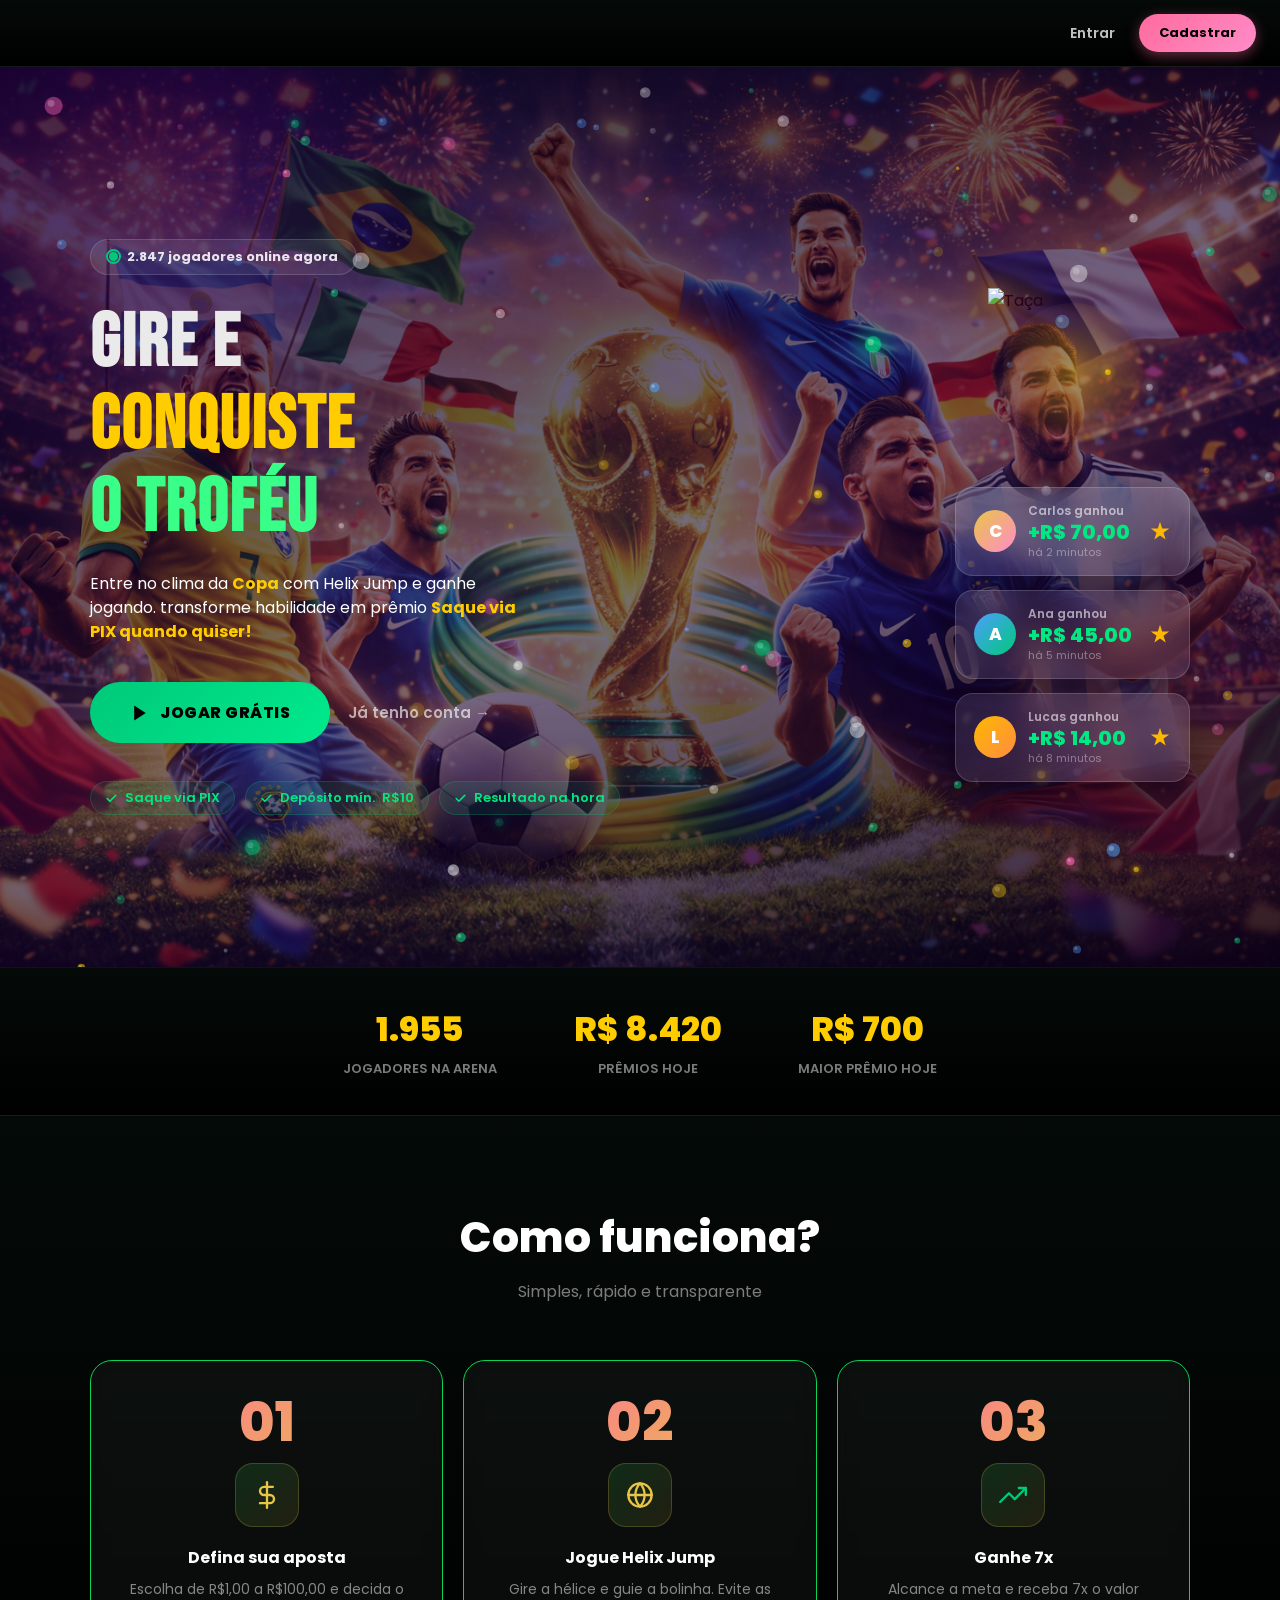
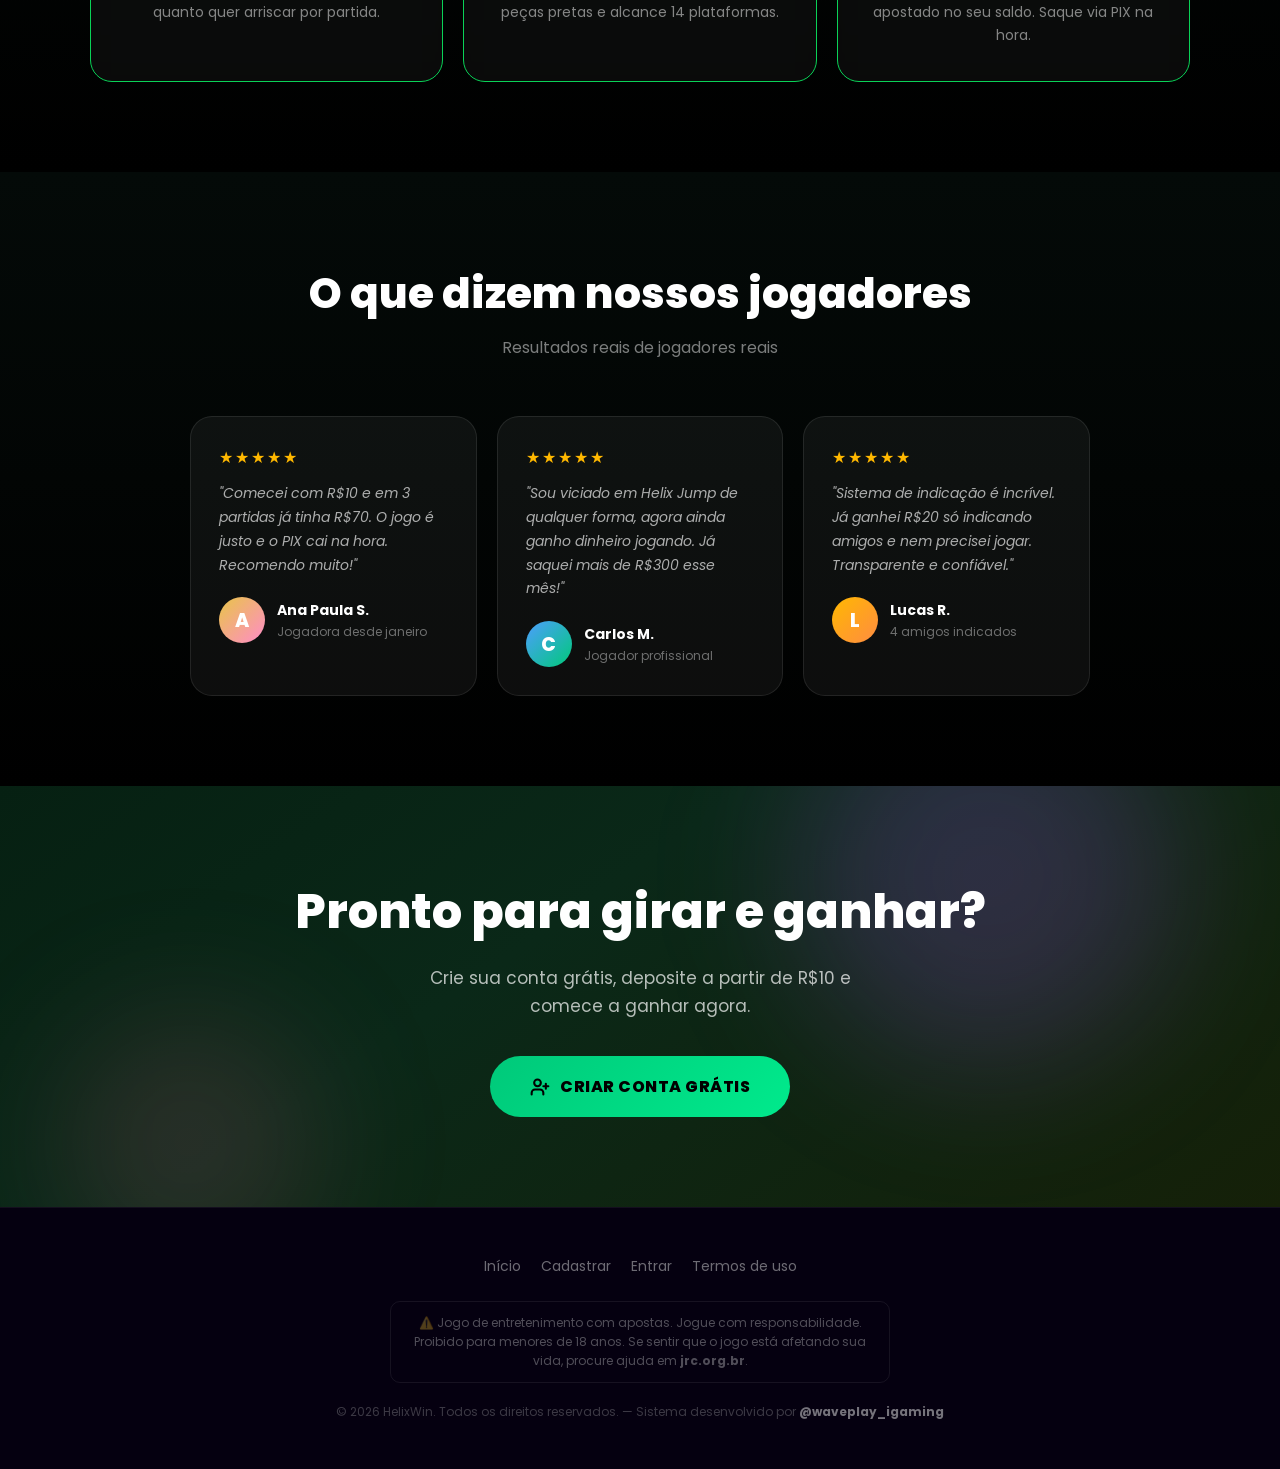
==== index.html @ f20a8184 "Add files via upload" ====
<!DOCTYPE html>
<html lang="pt-BR">
<head>
  <meta charset="UTF-8">
  <meta name="viewport" content="width=device-width, initial-scale=1.0, maximum-scale=1.0, user-scalable=no">
  <title>HelixWin — Gire e Ganhe</title>
  <meta name="description" content="Jogue Helix Jump e transforme suas habilidades em dinheiro real.">
  <meta name="theme-color" content="#FF6B9D">
  <link rel="preconnect" href="https://fonts.googleapis.com">
  <link rel="preconnect" href="https://fonts.gstatic.com" crossorigin>
  <link href="https://fonts.googleapis.com/css2?family=Poppins:wght@400;600;700;800&display=swap" rel="stylesheet">
  <link rel="stylesheet" href="css/style.css">
</head>
<body>

  <!-- Loading global -->
  <div id="global-loading" class="global-loading hidden">
    <div class="loading-spinner"></div>
  </div>

  <!-- Toast container -->
  <div id="toast-container" class="toast-container"></div>

  <div id="app">
    <section id="page-landing"  class="page"></section>
    <section id="page-login"    class="page"></section>
    <section id="page-cadastro" class="page"></section>
    <section id="page-painel"   class="page"></section>
    <section id="page-jogo"     class="page"></section>
  </div>

  <!-- QR Code local (sem depender de APIs externas) -->
  <script src="https://cdnjs.cloudflare.com/ajax/libs/qrcodejs/1.0.0/qrcode.min.js"></script>

  <!-- Utilitários antes de tudo -->
  <script src="js/utils.js"></script>
  <script src="js/api.js"></script>

  <!-- Páginas -->
  <script src="js/landing.js"></script>
  <script src="js/login.js"></script>
  <script src="js/cadastro.js"></script>
  <script src="js/painel.js"></script>
  <script src="js/jogo.js"></script>

  <!-- Router — carregado por último -->
  <script src="js/app.js"></script>

</body>
</html>
---- css/style.css ----
/* ─── Reset & Base ──────────────────────────────────────────────────────────── */
*, *::before, *::after { box-sizing: border-box; margin: 0; padding: 0; }
html {
  font-size: 16px; scroll-behavior: smooth;
  overflow-x: hidden; width: 100%;
}
body {
  font-family: 'Poppins', sans-serif;
  background:  linear-gradient(135deg, #FFE4EE 0%, #00c97a 100%);
  min-height: 100vh; width: 100%;
  overflow-x: hidden;
  color: #2d0014;
  -webkit-font-smoothing: antialiased;
}
a { color: inherit; text-decoration: none; }
img { max-width: 100%; display: block; }
button, input, select, textarea { font-family: inherit; }
ul { list-style: none; }

/* ─── CSS Variables ──────────────────────────────────────────────────────────── */
:root {
  --pink:        #FF6B9D;
  --pink-light:  #FF8CC8;
  --pink-dark:   #E0558A;
  --dark:        #4A0020;
  --dark-mid:    #7a0035;
  --green:       #00C97A;
  --green-dark:  #00A063;
  --red:         #FF4D6D;
  --blue:        #4D9EFF;
  --orange:      #FF8C42;
  --white:       #FFFFFF;
  --bg:           linear-gradient(135deg, #FFE4EE 0%, #00c97a 100%);
  --card-bg:     rgba(255,255,255,0.92);
  --shadow:      0 8px 32px rgba(74,0,32,0.10);
  --shadow-hover:0 16px 48px rgba(74,0,32,0.18);
  --radius:      16px;
  --radius-btn:  50px;
  --radius-sm:   8px;
  --transition:  0.25s ease;
}

/* ─── Pages / Router ────────────────────────────────────────────────────────── */
.page { display: none; min-height: 100vh; width: 100%; max-width: 100%; overflow-x: hidden; }
.page.active { display: block; }

/* ─── Animations ────────────────────────────────────────────────────────────── */
@keyframes fadeIn    { from { opacity:0 } to { opacity:1 } }
@keyframes slideUp   { from { opacity:0; transform:translateY(24px) } to { opacity:1; transform:translateY(0) } }
@keyframes pulse     { 0%,100%{transform:scale(1)} 50%{transform:scale(1.06)} }
@keyframes float     { 0%,100%{transform:translateY(0)} 50%{transform:translateY(-14px)} }
@keyframes spin      { from{transform:rotate(0deg)} to{transform:rotate(360deg)} }
@keyframes spin-slow { from{transform:rotate(0deg)} to{transform:rotate(360deg)} }
@keyframes shimmer   { 0%{background-position:-400px 0} 100%{background-position:400px 0} }
@keyframes popIn     { 0%{transform:scale(0.7);opacity:0} 80%{transform:scale(1.05)} 100%{transform:scale(1);opacity:1} }
@keyframes toastIn   { from{opacity:0;transform:translateX(60px)} to{opacity:1;transform:translateX(0)} }
@keyframes toastOut  { from{opacity:1;transform:translateX(0)} to{opacity:0;transform:translateX(60px)} }
@keyframes confetti  { 0%{transform:translateY(-10px) rotate(0deg);opacity:1} 100%{transform:translateY(100vh) rotate(720deg);opacity:0} }

.anim-fade    { animation: fadeIn  0.4s ease both; }
.anim-slide   { animation: slideUp 0.5s ease both; }
.anim-pulse   { animation: pulse 2s infinite; }
.anim-float   { animation: float 3s ease-in-out infinite; }

/* ─── Global Loading ────────────────────────────────────────────────────────── */
.global-loading {
  position: fixed; inset: 0; z-index: 9999;
  background: rgba(255,255,255,0.7);
  display: flex; align-items: center; justify-content: center;
  backdrop-filter: blur(4px);
}
.global-loading.hidden { display: none; }
.loading-spinner {
  width: 48px; height: 48px;
  border: 4px solid var(--pink-light);
  border-top-color: var(--pink);
  border-radius: 50%;
  animation: spin 0.8s linear infinite;
}

/* ─── Toast ─────────────────────────────────────────────────────────────────── */
.toast-container {
  position: fixed; top: 20px; right: 20px; z-index: 8888;
  display: flex; flex-direction: column; gap: 10px;
}
.toast {
  padding: 14px 20px; border-radius: var(--radius-sm);
  color: #fff; font-size: 14px; font-weight: 600;
  box-shadow: 0 4px 16px rgba(0,0,0,0.15);
  animation: toastIn 0.3s ease both;
  max-width: 320px; display: flex; align-items: center; gap: 10px;
}
.toast.out   { animation: toastOut 0.3s ease both; }
.toast.success { background: var(--green); }
.toast.error   { background: var(--red); }
.toast.info    { background: var(--blue); }
.toast.warning { background: var(--orange); }

/* ─── Buttons ───────────────────────────────────────────────────────────────── */
.btn {
  display: inline-flex; align-items: center; justify-content: center; gap: 8px;
  padding: 14px 28px; border-radius: var(--radius-btn);
  border: none; cursor: pointer; font-weight: 700; font-size: 15px;
  transition: var(--transition); user-select: none; white-space: nowrap;
  position: relative; overflow: hidden;
}
.btn:active { transform: scale(0.97); }
.btn:disabled { opacity: 0.55; cursor: not-allowed; transform: none; }

.btn-primary {
  background: linear-gradient(135deg, var(--pink) 0%, var(--pink-light) 100%);
  color: #fff; box-shadow: 0 4px 16px rgba(255,107,157,0.4);
}
.btn-primary:hover:not(:disabled) {
  background: linear-gradient(135deg, var(--pink-dark) 0%, var(--pink) 100%);
  box-shadow: 0 8px 24px rgba(255,107,157,0.5);
  transform: translateY(-1px);
}
.btn-green {
  background: linear-gradient(135deg, var(--green) 0%, #00e68a 100%);
  color: #fff; box-shadow: 0 4px 16px rgba(0,201,122,0.4);
}
.btn-green:hover:not(:disabled) {
  background: linear-gradient(135deg, var(--green-dark) 0%, var(--green) 100%);
  box-shadow: 0 8px 24px rgba(0,201,122,0.5);
  transform: translateY(-1px);
}
.btn-outline {
  background: transparent; border: 2px solid var(--pink);
  color: var(--pink);
}
.btn-outline:hover:not(:disabled) { background: var(--pink); color: #fff; }
.btn-dark {
  background: var(--dark); color: #fff;
}
.btn-sm  { padding: 8px 18px; font-size: 13px; }
.btn-lg  { padding: 18px 40px; font-size: 17px; }
.btn-full { width: 100%; }

/* ─── Cards ─────────────────────────────────────────────────────────────────── */
.card {
  background: var(--card-bg); border-radius: var(--radius);
  padding: 28px; box-shadow: var(--shadow);
  transition: box-shadow var(--transition), transform var(--transition);
}
.card:hover { box-shadow: var(--shadow-hover); }
.card-sm { padding: 18px; }
.card-title { font-size: 18px; font-weight: 700; color: var(--dark); margin-bottom: 6px; }
.card-sub   { font-size: 14px; color: #8a3050; }

/* ─── Forms ─────────────────────────────────────────────────────────────────── */
.form-group { display: flex; flex-direction: column; gap: 6px; margin-bottom: 18px; }
.form-label { font-size: 13px; font-weight: 600; color: var(--dark-mid); }
.form-input {
  padding: 13px 16px; border-radius: var(--radius-sm);
  border: 2px solid #ffd6e7; background: #fff;
  font-size: 15px; color: var(--dark); transition: border-color var(--transition);
  outline: none; width: 100%;
}
.form-input:focus  { border-color: var(--pink); }
.form-input.error  { border-color: var(--red); }
.form-input.valid  { border-color: var(--green); }
.form-error { font-size: 12px; color: var(--red); font-weight: 600; }
.input-wrap { position: relative; }
.input-wrap .form-input { padding-right: 44px; }
.input-icon {
  position: absolute; right: 14px; top: 50%;
  transform: translateY(-50%); cursor: pointer; font-size: 18px; color: #c0748f;
}

/* ─── Navbar ────────────────────────────────────────────────────────────────── */
.navbar {
  position: sticky; top: 0; z-index: 100;
  background: rgba(255,255,255,0.95); backdrop-filter: blur(12px);
  border-bottom: 1px solid rgba(255,107,157,0.15);
  padding: 12px 24px; display: flex; align-items: center; justify-content: space-between;
  gap: 16px;
}
.navbar-brand {
  font-size: 22px; font-weight: 800; color: var(--pink);
  display: flex; align-items: center; gap: 8px;
}
.navbar-menu { display: flex; align-items: center; gap: 8px; flex-wrap: wrap; }
.navbar-link {
  padding: 8px 14px; border-radius: 50px; font-size: 14px; font-weight: 600;
  color: var(--dark-mid); transition: var(--transition); cursor: pointer; border: none; background: none;
}
.navbar-link:hover { background: #ffedf4; color: var(--pink); }
.balance-badge {
  background: linear-gradient(135deg, var(--green) 0%, #00e68a 100%);
  color: #fff; padding: 8px 16px; border-radius: 50px;
  font-weight: 700; font-size: 15px; min-width: 110px; text-align: center;
}
.avatar-circle {
  width: 38px; height: 38px; border-radius: 50%;
  background: linear-gradient(135deg, var(--pink) 0%, var(--dark) 100%);
  color: #fff; font-weight: 800; font-size: 16px;
  display: flex; align-items: center; justify-content: center;
  flex-shrink: 0; cursor: default;
}

/* ─── Stats pills ───────────────────────────────────────────────────────────── */
.stats-grid { display: grid; grid-template-columns: repeat(auto-fit, minmax(140px, 1fr)); gap: 14px; }
.stat-card {
  background: var(--card-bg); border-radius: var(--radius); padding: 20px 16px;
  text-align: center; box-shadow: var(--shadow);
}
.stat-card .stat-icon { font-size: 28px; margin-bottom: 6px; }
.stat-card .stat-value { font-size: 20px; font-weight: 800; color: var(--dark); line-height: 1.1; }
.stat-card .stat-label { font-size: 12px; color: #8a3050; font-weight: 600; margin-top: 2px; }

/* ─── Pills ─────────────────────────────────────────────────────────────────── */
.pill {
  display: inline-flex; align-items: center; gap: 6px;
  padding: 6px 14px; border-radius: 50px;
  font-size: 13px; font-weight: 600; background: #ffedf4; color: var(--pink-dark);
}
.pill-green  { background: #e6fff4; color: var(--green-dark); }
.pill-blue   { background: #e8f3ff; color: #1a6fd4; }
.pill-orange { background: #fff3e8; color: #c85c00; }

/* ─── Quick amount buttons ──────────────────────────────────────────────────── */
.quick-amounts { display: flex; flex-wrap: wrap; gap: 8px; margin: 10px 0; }
.quick-btn {
  padding: 8px 16px; border-radius: 50px; border: 2px solid var(--pink);
  background: transparent; color: var(--pink); font-weight: 700; font-size: 14px;
  cursor: pointer; transition: var(--transition);
}
.quick-btn:hover, .quick-btn.active { background: var(--pink); color: #fff; }

/* ─── Progress bar ───────────────────────────────────────────────────────────── */
.progress-bar { background: #ffd6e7; border-radius: 50px; height: 12px; overflow: hidden; }
.progress-fill {
  height: 100%; border-radius: 50px;
  background: linear-gradient(90deg, var(--green) 0%, #00e68a 100%);
  transition: width 0.4s ease;
}

/* ─── Transaction list ──────────────────────────────────────────────────────── */
.tx-list { display: flex; flex-direction: column; gap: 10px; }
.tx-item {
  display: flex; align-items: center; gap: 14px;
  padding: 14px 16px; background: #fff; border-radius: var(--radius-sm);
  box-shadow: 0 2px 8px rgba(74,0,32,0.06);
}
.tx-icon {
  width: 40px; height: 40px; border-radius: 50%;
  display: flex; align-items: center; justify-content: center; font-size: 18px; flex-shrink: 0;
}
.tx-icon.ganho    { background: #e6fff4; }
.tx-icon.perda    { background: #ffe8ed; }
.tx-icon.deposito { background: #e8f3ff; }
.tx-icon.saque    { background: #fff3e8; }
.tx-icon.bonus    { background: #f3e8ff; }
.tx-info { flex: 1; }
.tx-desc { font-size: 14px; font-weight: 600; color: var(--dark); }
.tx-date { font-size: 12px; color: #8a3050; }
.tx-valor { font-size: 16px; font-weight: 700; }
.tx-valor.pos { color: var(--green-dark); }
.tx-valor.neg { color: var(--red); }

/* ─── Modal ─────────────────────────────────────────────────────────────────── */
.modal-overlay {
  position: fixed; inset: 0; z-index: 500;
  background: rgba(74,0,32,0.45); backdrop-filter: blur(4px);
  display: flex; align-items: center; justify-content: center; padding: 16px;
}
.modal-overlay.hidden { display: none; }
.modal-box {
  background: #fff; border-radius: var(--radius); padding: 32px;
  width: 100%; max-width: 460px; max-height: 90vh; overflow-y: auto;
  animation: popIn 0.3s ease both;
  position: relative;
}
.modal-title {
  font-size: 20px; font-weight: 800; color: var(--dark);
  margin-bottom: 20px; display: flex; align-items: center; gap: 10px;
}
.modal-close {
  position: absolute; top: 16px; right: 16px;
  background: #ffedf4; border: none; border-radius: 50%;
  width: 32px; height: 32px; cursor: pointer; font-size: 16px;
  display: flex; align-items: center; justify-content: center;
  color: var(--pink); transition: var(--transition);
}
.modal-close:hover { background: var(--pink); color: #fff; }

/* ─── QR Code area ───────────────────────────────────────────────────────────── */
.qr-area { text-align: center; }
.qr-area img { margin: 0 auto 12px; border-radius: 12px; border: 3px solid var(--pink-light); }
.qr-copy-box {
  background: #ffedf4; border-radius: var(--radius-sm);
  padding: 12px 16px; font-size: 13px; word-break: break-all;
  font-family: monospace; color: var(--dark); cursor: pointer;
  border: 1px dashed var(--pink); margin-bottom: 10px;
}
.qr-timer { font-size: 13px; color: var(--red); font-weight: 700; text-align: center; }

/* ─── Landing Hero ───────────────────────────────────────────────────────────── */
.landing-hero {
  min-height: 100vh; display: flex; align-items: center;
  background: linear-gradient(135deg, #FFE4EE 0%, #FFB3CB 60%, #ff8cc8 100%);
  padding: 0 20px; position: relative; overflow: hidden;
}
.hero-content { max-width: 560px; position: relative; z-index: 2; }
.hero-tag {
  display: inline-flex; align-items: center; gap: 6px;
  background: rgba(255,255,255,0.7); padding: 6px 16px; border-radius: 50px;
  font-size: 13px; font-weight: 700; color: var(--pink); margin-bottom: 20px;
  box-shadow: 0 2px 8px rgba(255,107,157,0.2);
}
.hero-title {
  font-size: clamp(40px, 8vw, 72px); font-weight: 800; line-height: 1.05;
  color: var(--dark); margin-bottom: 18px; letter-spacing: -1px;
}
.hero-title span { color: var(--pink); }
.hero-sub {
  font-size: 17px; color: var(--dark-mid); margin-bottom: 32px;
  line-height: 1.6; max-width: 420px;
}
.hero-actions { display: flex; gap: 14px; flex-wrap: wrap; margin-bottom: 32px; }

/* Decorative helix */
.helix-deco {
  position: absolute; right: 6%; top: 50%; transform: translateY(-50%);
  font-size: clamp(120px, 18vw, 200px); opacity: 0.25;
  animation: spin-slow 8s linear infinite;
  pointer-events: none; user-select: none;
}
.bg-blobs { position: absolute; inset: 0; overflow: hidden; pointer-events: none; }
.blob {
  position: absolute; border-radius: 50%;
  background: rgba(255,255,255,0.4);
  animation: float 4s ease-in-out infinite;
}

/* Notification bubbles */
.notif-bubble {
  position: absolute; right: 24px;
  background: #fff; border-radius: 50px;
  padding: 10px 16px; box-shadow: 0 4px 16px rgba(74,0,32,0.12);
  font-size: 13px; font-weight: 700; color: var(--green-dark);
  animation: float 3.5s ease-in-out infinite;
  display: flex; align-items: center; gap: 8px; z-index: 2;
}
.notif-bubble:nth-child(1) { top: 18%; animation-delay: 0s; }
.notif-bubble:nth-child(2) { top: 35%; animation-delay: 1s; }
.notif-bubble:nth-child(3) { top: 52%; animation-delay: 2s; }

/* ─── How it works ───────────────────────────────────────────────────────────── */
.how-section { padding: 80px 20px; text-align: center; }
.section-title { font-size: 32px; font-weight: 800; color: var(--dark); margin-bottom: 8px; }
.section-sub   { font-size: 16px; color: var(--dark-mid); margin-bottom: 48px; }
.how-grid { display: grid; grid-template-columns: repeat(auto-fit, minmax(220px, 1fr)); gap: 24px; max-width: 800px; margin: 0 auto; }
.how-card {
  background: var(--card-bg); border-radius: var(--radius); padding: 36px 24px;
  text-align: center; box-shadow: var(--shadow); transition: var(--transition);
}
.how-card:hover { transform: translateY(-6px); box-shadow: var(--shadow-hover); }
.how-icon { font-size: 48px; margin-bottom: 14px; }
.how-title { font-size: 16px; font-weight: 700; color: var(--dark); margin-bottom: 8px; }
.how-desc  { font-size: 14px; color: #7a3050; line-height: 1.5; }

/* ─── Stats bar ──────────────────────────────────────────────────────────────── */
.stats-bar {
  background: linear-gradient(135deg, var(--dark) 0%, var(--dark-mid) 100%);
  padding: 28px 20px; display: flex; justify-content: center;
  gap: clamp(24px, 6vw, 80px); flex-wrap: wrap;
}
.sbar-item { text-align: center; }
.sbar-value { font-size: 28px; font-weight: 800; color: var(--pink-light); }
.sbar-label { font-size: 13px; color: rgba(255,255,255,0.7); font-weight: 600; }

/* ─── Testimonials ───────────────────────────────────────────────────────────── */
.test-section { padding: 80px 20px; background: rgba(255,255,255,0.5); }
.test-grid { display: grid; grid-template-columns: repeat(auto-fit, minmax(260px, 1fr)); gap: 24px; max-width: 900px; margin: 0 auto; }
.test-card {
  background: var(--card-bg); border-radius: var(--radius); padding: 28px;
  box-shadow: var(--shadow);
}
.test-avatar {
  width: 52px; height: 52px; border-radius: 50%;
  display: flex; align-items: center; justify-content: center;
  font-size: 22px; font-weight: 800; color: #fff; margin-bottom: 14px;
}
.test-stars { color: #FFB800; font-size: 16px; margin-bottom: 10px; }
.test-text { font-size: 14px; color: #5a2035; line-height: 1.6; margin-bottom: 14px; }
.test-name  { font-size: 14px; font-weight: 700; color: var(--dark); }
.test-sub   { font-size: 12px; color: #8a3050; }

/* ─── Footer ─────────────────────────────────────────────────────────────────── */
.footer {
  background: var(--dark); color: rgba(255,255,255,0.8);
  padding: 40px 20px; text-align: center;
}
.footer-brand { font-size: 24px; font-weight: 800; color: var(--pink-light); margin-bottom: 12px; }
.footer-links { display: flex; justify-content: center; gap: 20px; flex-wrap: wrap; margin-bottom: 20px; }
.footer-links a { font-size: 14px; transition: color var(--transition); }
.footer-links a:hover { color: var(--pink-light); }
.footer-warning {
  max-width: 500px; margin: 0 auto; font-size: 12px; line-height: 1.5;
  opacity: 0.6; padding: 12px; border: 1px solid rgba(255,255,255,0.15); border-radius: 8px;
}

/* ─── Auth pages ─────────────────────────────────────────────────────────────── */
.auth-page {
  min-height: 100vh; display: flex; align-items: center; justify-content: center;
  padding: 20px; background:  linear-gradient(135deg, #FFE4EE 0%, #00c97a 100%);
}
.auth-card {
  background: #fff; border-radius: var(--radius); padding: 40px 36px;
  width: 100%; max-width: 420px; box-shadow: 0 16px 48px rgba(74,0,32,0.14);
  animation: popIn 0.35s ease both;
}
.auth-logo {
  text-align: center; margin-bottom: 28px;
  font-size: 28px; font-weight: 800; color: var(--pink);
}
.auth-title  { font-size: 22px; font-weight: 800; color: var(--dark); margin-bottom: 6px; text-align: center; }
.auth-sub    { font-size: 14px; color: #8a3050; text-align: center; margin-bottom: 28px; }
.auth-footer { text-align: center; margin-top: 20px; font-size: 14px; color: #8a3050; }
.auth-footer a { color: var(--pink); font-weight: 700; cursor: pointer; }

/* ─── Painel ────────────────────────────────────────────────────────────────── */
.painel-content { max-width: 1000px; margin: 0 auto; padding: 24px 16px; }
.painel-grid { display: grid; grid-template-columns: 1fr 1fr; gap: 20px; }
@media(max-width: 700px) { .painel-grid { grid-template-columns: 1fr; } }

.game-card { background: linear-gradient(135deg, var(--dark) 0%, var(--dark-mid) 100%); border-radius: var(--radius); padding: 28px; }
.game-card-title { font-size: 20px; font-weight: 800; color: #fff; margin-bottom: 6px; }
.game-card-sub   { font-size: 14px; color: rgba(255,255,255,0.7); margin-bottom: 20px; }
.pills-row { display: flex; gap: 8px; flex-wrap: wrap; margin-bottom: 20px; }
.pills-row .pill { background: rgba(255,255,255,0.12); color: #fff; font-size: 12px; }
.input-money-wrap { position: relative; margin-bottom: 14px; }
.input-money-prefix {
  position: absolute; left: 16px; top: 50%; transform: translateY(-50%);
  font-weight: 700; font-size: 15px; color: var(--dark-mid); pointer-events: none;
}
.input-money { padding-left: 44px !important; }
.meta-preview {
  background: rgba(255,255,255,0.1); border-radius: 10px;
  padding: 12px 16px; margin-bottom: 16px;
  display: flex; justify-content: space-between; align-items: center;
}
.meta-preview-label { color: rgba(255,255,255,0.7); font-size: 14px; }
.meta-preview-value { color: #fff; font-weight: 800; font-size: 18px; }
.users-playing {
  text-align: center; font-size: 13px; color: rgba(255,255,255,0.5); margin-top: 12px;
}

/* ─── Jogo page ──────────────────────────────────────────────────────────────── */
.jogo-page { min-height: 100vh; position: relative; background: #0a0010; }
.jogo-hud {
  position: fixed; top: 0; left: 0; right: 0; z-index: 50;
  background: rgba(10,0,16,0.85); backdrop-filter: blur(8px);
  padding: 10px 20px; display: flex; align-items: center; gap: 16px; flex-wrap: wrap;
}
.hud-item { display: flex; flex-direction: column; align-items: center; }
.hud-label { font-size: 11px; color: rgba(255,255,255,0.5); font-weight: 600; text-transform: uppercase; }
.hud-value { font-size: 18px; font-weight: 800; color: #fff; }
.hud-value.green { color: var(--green); }
.hud-value.pink  { color: var(--pink-light); }
.hud-progress { flex: 1; min-width: 140px; }
.jogo-iframe-wrap {
  position: fixed; top: 60px; left: 0; right: 0; bottom: 0;
}
.jogo-iframe-wrap iframe { width: 100%; height: 100%; border: none; }

.resultado-overlay {
  position: fixed; inset: 0; z-index: 200;
  background: rgba(0,0,0,0.75); display: flex; align-items: center; justify-content: center;
  padding: 20px;
}
.resultado-overlay.hidden { display: none; }
.resultado-box {
  background: #fff; border-radius: var(--radius); padding: 40px 32px;
  text-align: center; max-width: 380px; width: 100%;
  animation: popIn 0.4s ease both;
}
.resultado-icon { font-size: 64px; margin-bottom: 10px; }
.resultado-title { font-size: 26px; font-weight: 800; margin-bottom: 8px; }
.resultado-valor { font-size: 36px; font-weight: 800; margin-bottom: 20px; }
.resultado-valor.ganhou { color: var(--green); }
.resultado-valor.perdeu { color: var(--red); }

/* ─── Utilities ──────────────────────────────────────────────────────────────── */
.flex     { display: flex; }
.flex-col { display: flex; flex-direction: column; }
.items-center { align-items: center; }
.justify-between { justify-content: space-between; }
.justify-center  { justify-content: center; }
.gap-sm  { gap: 8px; }
.gap-md  { gap: 16px; }
.gap-lg  { gap: 24px; }
.mt-sm { margin-top: 8px; }
.mt-md { margin-top: 16px; }
.mt-lg { margin-top: 24px; }
.mb-md { margin-bottom: 16px; }
.text-center { text-align: center; }
.text-sm { font-size: 13px; }
.text-muted { color: #8a3050; }
.font-bold { font-weight: 700; }
.hidden { display: none !important; }
.w-full { width: 100%; }

/* ─── Container ──────────────────────────────────────────────────────────────── */
.container { max-width: 1100px; margin: 0 auto; padding: 0 20px; }

/* ─── Divider ────────────────────────────────────────────────────────────────── */
.divider { height: 1px; background: #ffd6e7; margin: 20px 0; }

/* ─── Badge ──────────────────────────────────────────────────────────────────── */
.badge {
  display: inline-flex; align-items: center; gap: 4px;
  padding: 3px 10px; border-radius: 50px; font-size: 12px; font-weight: 700;
}
.badge-green  { background: #e6fff4; color: var(--green-dark); }
.badge-red    { background: #ffe8ed; color: var(--red); }
.badge-blue   { background: #e8f3ff; color: #1a6fd4; }
.badge-orange { background: #fff3e8; color: #c85c00; }
.badge-purple { background: #f3e8ff; color: #7b1fa2; }

/* ─── Scrollbar ──────────────────────────────────────────────────────────────── */
::-webkit-scrollbar { width: 6px; }
::-webkit-scrollbar-track { background: #ffe4ee; }
::-webkit-scrollbar-thumb { background: var(--pink-light); border-radius: 50px; }

/* ═══════════════════════════════════════════════════════════════════════════════
   LANDING PAGE REDESIGN — Tema escuro com game-bg
   ═══════════════════════════════════════════════════════════════════════════════ */

#page-landing { background: #0d0020; }

/* ── Navbar ── */
.lnd-nav {
  position: sticky; top: 0; z-index: 100;
  background: linear-gradient(180deg, #040a08 0%, #000000 100%);
  backdrop-filter: blur(22px); -webkit-backdrop-filter: blur(22px);
  border-bottom: 1px solid rgba(255,255,255,0.07);
  padding: 14px 24px;
  display: flex; align-items: center; justify-content: space-between; gap: 16px;
}
.lnd-nav-brand {
  display: flex; align-items: center; gap: 10px;
  font-size: 21px; font-weight: 800; color: var(--pink); letter-spacing: -0.5px; cursor: pointer;
}
.lnd-nav-menu { display: flex; align-items: center; gap: 8px; }
.lnd-nav-link {
  padding: 8px 16px; border-radius: 50px; font-size: 14px; font-weight: 600;
  color: rgba(255,255,255,0.75); background: transparent; border: none; cursor: pointer;
  transition: background 0.2s, color 0.2s;
}
.lnd-nav-link:hover { background: rgba(255,255,255,0.08); color: #fff; }
.lnd-cta-sm {
  padding: 9px 20px; border-radius: 50px; font-size: 13px; font-weight: 700;
  background: linear-gradient(135deg, var(--pink) 0%, var(--pink-light) 100%);
  color: #000000; border: none; cursor: pointer;
  box-shadow: 0 4px 14px rgba(255,107,157,0.4); transition: transform 0.2s, box-shadow 0.2s;
}
.lnd-cta-sm:hover { transform: translateY(-1px); box-shadow: 0 6px 20px rgba(255,107,157,0.55); }

/* ── Hero ── */
@keyframes lnd-orb-drift {
  0%, 100% { transform: translateY(0) scale(1); }
  50% { transform: translateY(-26px) scale(1.05); }
}
.lnd-hero {
  min-height: 100vh; display: flex; align-items: center;
  position: relative; overflow: hidden; padding: 80px 24px 60px;
  background:
    linear-gradient(160deg, rgba(8,0,24,0.80) 0%, rgba(30,0,60,0.58) 55%, rgba(8,0,24,0.88) 100%),
    url('../images/game-bg.png') center/cover no-repeat;
}
.lnd-orbs { position: absolute; inset: 0; overflow: hidden; pointer-events: none; z-index: 0; }
.lnd-orb {
  position: absolute; border-radius: 50%; filter: blur(70px);
  animation: lnd-orb-drift 8s ease-in-out infinite;
}
.lnd-hero-inner {
  position: relative; z-index: 2;
  max-width: 1100px; margin: 0 auto; width: 100%;
  display: flex; align-items: center; justify-content: space-between; gap: 48px;
}
.lnd-hero-left { max-width: 560px; }

/* Live badge */
@keyframes lnd-ping { 0% { transform:scale(1); opacity:1; } 100% { transform:scale(2.4); opacity:0; } }
.lnd-live-badge {
  display: inline-flex; align-items: center; gap: 9px;
  background: rgba(255,255,255,0.08); border: 1px solid rgba(255,255,255,0.14);
  backdrop-filter: blur(10px); border-radius: 50px;
  padding: 7px 18px; margin-bottom: 28px;
  font-size: 13px; font-weight: 700; color: rgba(255,255,255,0.88);
}
.lnd-live-dot {
  width: 9px; height: 9px; border-radius: 50%;
  background: var(--green); flex-shrink: 0; position: relative;
}
.lnd-live-dot::after {
  content: ''; position: absolute; inset: -3px; border-radius: 50%;
  border: 2px solid var(--green); animation: lnd-ping 1.6s ease-out infinite;
}

/* Title */
.lnd-title {
  font-size: clamp(44px, 9vw, 84px); font-weight: 800; line-height: 1.0;
  color: #fff; margin-bottom: 22px; letter-spacing: -2px;
}
.lnd-title em { color: var(--pink); font-style: normal; display: block; }

/* Subtitle */
.lnd-sub {
  font-size: 17px; color: rgba(255,255,255,0.65);
  line-height: 1.7; margin-bottom: 38px; max-width: 440px;
}
.lnd-sub strong { color: var(--pink); font-weight: 800; }

/* Actions */
.lnd-actions { display: flex; align-items: center; gap: 18px; flex-wrap: wrap; margin-bottom: 38px; }
@keyframes lnd-glow {
  0%, 100% { box-shadow: 0 4px 20px rgba(0,201,122,0.45); }
  50% { box-shadow: 0 8px 44px rgba(0,201,122,0.75), 0 0 80px rgba(0,201,122,0.22); }
}
.lnd-cta-btn {
  display: inline-flex; align-items: center; gap: 10px;
  background: linear-gradient(135deg, #00C97A 0%, #00ea8c 100%);
  color: #000000; font-weight: 800; font-size: 16px;
  padding: 18px 40px; border-radius: 50px; border: none; cursor: pointer;
  animation: lnd-glow 2.5s ease-in-out infinite;
  transition: transform 0.2s; text-transform: uppercase; letter-spacing: 0.5px;
}
.lnd-cta-btn:hover { transform: translateY(-2px) scale(1.02); }
.lnd-cta-btn:active { transform: scale(0.97); }
.lnd-ghost-btn {
  background: transparent; border: none; cursor: pointer;
  color: rgba(255,255,255,0.62); font-size: 15px; font-weight: 600;
  transition: color 0.2s; padding: 0;
}
.lnd-ghost-btn:hover { color: #fff; }

/* Trust badges */
.lnd-trust { display: flex; flex-wrap: wrap; gap: 10px; }
.lnd-trust-item {
  display: inline-flex; align-items: center; gap: 7px;
  background: rgba(0,201,122,0.10); border: 1px solid rgba(0,201,122,0.22);
  border-radius: 50px; padding: 6px 14px;
  font-size: 13px; font-weight: 600; color: #00e882;
}

/* Win notification cards */
.lnd-wins-col { display: flex; flex-direction: column; gap: 14px; }
@keyframes lnd-float-card {
  0%, 100% { transform: translateY(0); }
  50% { transform: translateY(-10px); }
}
.lnd-win-card {
  background: rgba(255,255,255,0.09); border: 1px solid rgba(255,255,255,0.16);
  backdrop-filter: blur(16px); -webkit-backdrop-filter: blur(16px);
  border-radius: 18px; padding: 14px 18px;
  display: flex; align-items: center; gap: 12px; min-width: 235px;
  box-shadow: 0 8px 32px rgba(0,0,0,0.40);
  animation: lnd-float-card 4s ease-in-out infinite;
}
.lnd-win-avatar {
  width: 42px; height: 42px; border-radius: 50%;
  display: flex; align-items: center; justify-content: center;
  font-size: 17px; font-weight: 800; color: #fff; flex-shrink: 0;
}
.lnd-win-info { flex: 1; min-width: 0; }
.lnd-win-name   { font-size: 12px; color: rgba(255,255,255,0.58); font-weight: 600; }
.lnd-win-amount { font-size: 20px; font-weight: 800; color: #00e882; line-height: 1.2; }
.lnd-win-label  { font-size: 11px; color: rgba(255,255,255,0.38); }

/* ── Stats bar ── */
.lnd-stats {
  background: linear-gradient(180deg, #040a08 0%, #000000 100%);
  border-top: 1px solid rgba(255,255,255,0.07); border-bottom: 1px solid rgba(255,255,255,0.07);
  padding: 36px 24px;
  display: flex; justify-content: center; gap: clamp(24px,6vw,80px); flex-wrap: wrap;
}
.lnd-stat { text-align: center; }
.lnd-stat-val { font-size: 34px; font-weight: 800; color: #ffcc00; margin-bottom: 4px; }
.lnd-stat-lbl { font-size: 13px; color: rgba(255,255,255,0.48); font-weight: 600; }

/* ── How it works ── */
.lnd-how { background: linear-gradient(180deg, #040a08 0%, #000000 100%); padding: 90px 24px; }
.lnd-container { max-width: 1100px; margin: 0 auto; }
.lnd-section-head { text-align: center; margin-bottom: 56px; }
.lnd-section-head h2 {
  font-size: clamp(26px, 5vw, 42px); font-weight: 800; color: #fff; margin-bottom: 10px;
}
.lnd-section-head p { font-size: 16px; color: rgba(255,255,255,0.48); }
.lnd-how-grid { display: grid; grid-template-columns: repeat(auto-fit, minmax(220px, 1fr)); gap: 20px; }
.lnd-how-card {
  background: rgba(255,255,255,0.04); border: 1px solid #0ad257;
  backdrop-filter: blur(8px); border-radius: 22px; padding: 34px 24px; text-align: center;
  transition: transform 0.3s ease, border-color 0.3s ease;
}
.lnd-how-card:hover { transform: translateY(-7px); border-color: rgba(255,107,157,0.3); }
.lnd-how-num {
  font-size: 54px; font-weight: 800; line-height: 1; margin-bottom: 14px;
  background: linear-gradient(135deg, var(--pink), #e8c547);
  -webkit-background-clip: text; -webkit-text-fill-color: transparent; background-clip: text;
}
.lnd-how-icon {
  width: 64px; height: 64px; border-radius: 18px; margin: 0 auto 18px;
  display: flex; align-items: center; justify-content: center;
  background: linear-gradient(135deg, rgba(57, 255, 106, 0.12), rgba(232, 197, 71, 0.1));
  border: 1px solid rgba(232, 197, 71, 0.22);
}
.lnd-how-card h3 { font-size: 16px; font-weight: 700; color: #fff; margin-bottom: 8px; }
.lnd-how-card p  { font-size: 14px; color: rgba(255,255,255,0.50); line-height: 1.65; }

/* ── Testimonials ── */
.lnd-test { background: linear-gradient(180deg, #040a08 0%, #000000 100%); padding: 90px 24px; }
.lnd-test-grid {
  display: grid; grid-template-columns: repeat(auto-fit, minmax(260px, 1fr));
  gap: 20px; max-width: 900px; margin: 0 auto;
}
.lnd-test-card {
  background: rgba(255,255,255,0.05); border: 1px solid rgba(255,255,255,0.09);
  border-radius: 22px; padding: 28px; transition: transform 0.3s;
}
.lnd-test-card:hover { transform: translateY(-5px); }
.lnd-test-stars { color: #FFB800; font-size: 16px; margin-bottom: 12px; letter-spacing: 2px; }
.lnd-test-text  {
  font-size: 14px; color: rgba(255,255,255,0.66); line-height: 1.7;
  margin-bottom: 20px; font-style: italic;
}
.lnd-test-author { display: flex; align-items: center; gap: 12px; }
.lnd-test-avatar {
  width: 46px; height: 46px; border-radius: 50%; flex-shrink: 0;
  display: flex; align-items: center; justify-content: center;
  font-size: 19px; font-weight: 800; color: #fff;
}
.lnd-test-name  { font-size: 14px; font-weight: 700; color: #fff; }
.lnd-test-since { font-size: 12px; color: rgba(255,255,255,0.40); margin-top: 2px; }

/* ── CTA section ── */
.lnd-cta-sec {
  padding: 90px 24px; text-align: center; position: relative; overflow: hidden;
  background: linear-gradient(145deg, #062012 0%, #0a2818 40%, #152008 100%);
}
.lnd-cta-sec h2 {
  position: relative; z-index: 1;
  font-size: clamp(28px, 5vw, 48px); font-weight: 800; color: #fff; margin-bottom: 16px;
}
.lnd-cta-sec p {
  position: relative; z-index: 1;
  color: rgba(255,255,255,0.70); font-size: 17px; line-height: 1.65;
  max-width: 440px; margin: 0 auto 36px;
}
.lnd-cta-sec .lnd-cta-btn { position: relative; z-index: 1; }

/* ── Footer ── */
.lnd-footer {
  background: #050010; border-top: 1px solid rgba(255,255,255,0.06);
  padding: 48px 24px; text-align: center;
}
.lnd-footer-brand {
  display: flex; align-items: center; justify-content: center; gap: 8px;
  font-size: 22px; font-weight: 800; color: var(--pink-light); margin-bottom: 20px;
}
.lnd-footer-links { display: flex; justify-content: center; gap: 20px; flex-wrap: wrap; margin-bottom: 24px; }
.lnd-footer-links a { font-size: 14px; color: rgba(255,255,255,0.42); transition: color 0.2s; }
.lnd-footer-links a:hover { color: var(--pink-light); }
.lnd-footer-warning {
  max-width: 500px; margin: 0 auto 20px; font-size: 12px;
  color: rgba(255,255,255,0.30); line-height: 1.55;
  padding: 12px 16px; border: 1px solid rgba(255,255,255,0.07); border-radius: 10px;
}
.lnd-footer-copy { font-size: 12px; color: rgba(255,255,255,0.22); }

/* ── Responsive ── */
@media (max-width: 780px) {
  .lnd-hero-inner { flex-direction: column; }
  .lnd-hero-left { text-align: center; max-width: 100%; }
  .lnd-live-badge { margin: 0 auto 26px; }
  .lnd-sub { margin-left: auto; margin-right: auto; }
  .lnd-actions { justify-content: center; }
  .lnd-trust { justify-content: center; }
  .lnd-title em { display: inline; }
}

/* ── Coluna direita (taça + notificações) ──────────────────────────────── */
.lnd-right-col {
  display: flex;
  flex-direction: column;
  align-items: center;
  gap: 10px;
  flex-shrink: 0;
}

/* ── Trophy / Taça ─────────────────────────────────────────────────────── */
.lnd-trophy-wrap {
  position: relative;
  display: flex;
  align-items: center;
  justify-content: center;
  width: 200px;
  height: 200px;
  margin-bottom: 4px;
}

.lnd-trophy-svg {
  width: 170px;
  height: 170px;
  position: relative;
  z-index: 2;
  filter: drop-shadow(0 0 28px rgba(255, 200, 0, 0.85))
          drop-shadow(0 0 10px rgba(255,160,0,0.6))
          drop-shadow(0 4px 16px rgba(0,0,0,0.5));
  animation: trophy-float 3.2s ease-in-out infinite;
}

.lnd-trophy-glow {
  position: absolute;
  width: 140px;
  height: 140px;
  border-radius: 50%;
  background: radial-gradient(circle, rgba(255,210,0,0.35) 0%, rgba(255,160,0,0.12) 60%, transparent 80%);
  animation: trophy-pulse 3.2s ease-in-out infinite;
  z-index: 1;
}

@keyframes trophy-float {
  0%, 100% { transform: translateY(0px) scale(1); }
  50%       { transform: translateY(-10px) scale(1.03); }
}

@keyframes trophy-pulse {
  0%, 100% { transform: scale(1);    opacity: 0.7; }
  50%       { transform: scale(1.2); opacity: 1;   }
}

/* wins-col agora é filho de lnd-right-col — remover flex-shrink antigo */
.lnd-wins-col { display: flex; flex-direction: column; gap: 14px; }

@media (max-width: 768px) {
  .lnd-right-col  { display: none; }
  .lnd-wins-col   { display: none; }
}

/* ── Taça Mobile ────────────────────────────────────────────────────────── */
.lnd-trophy-mobile {
  display: none; /* oculta no desktop */
  position: relative;
  justify-content: center;
  align-items: center;
  width: 100%;
  margin-top: 18px;
  height: 200px;
}

.lnd-trophy-svg-mob {
  width: 160px;
  height: 160px;
  position: relative;
  z-index: 2;
  filter: drop-shadow(0 0 30px rgba(255, 200, 0, 0.9))
          drop-shadow(0 0 12px rgba(255,160,0,0.65))
          drop-shadow(0 6px 18px rgba(0,0,0,0.55));
  animation: trophy-float 3.2s ease-in-out infinite;
}

.lnd-trophy-glow-mob {
  position: absolute;
  width: 140px;
  height: 140px;
  border-radius: 50%;
  background: radial-gradient(circle, rgba(255,210,0,0.38) 0%, rgba(255,160,0,0.14) 60%, transparent 80%);
  animation: trophy-pulse 3.2s ease-in-out infinite;
  z-index: 1;
}

@media (max-width: 768px) {
  .lnd-trophy-mobile { display: flex; }
}

/* ── Partículas de bolinhas ─────────────────────────────────────────────── */
#lnd-particles {
  position: absolute;
  inset: 0;
  width: 100%;
  height: 100%;
  pointer-events: none;
  z-index: 1;
}
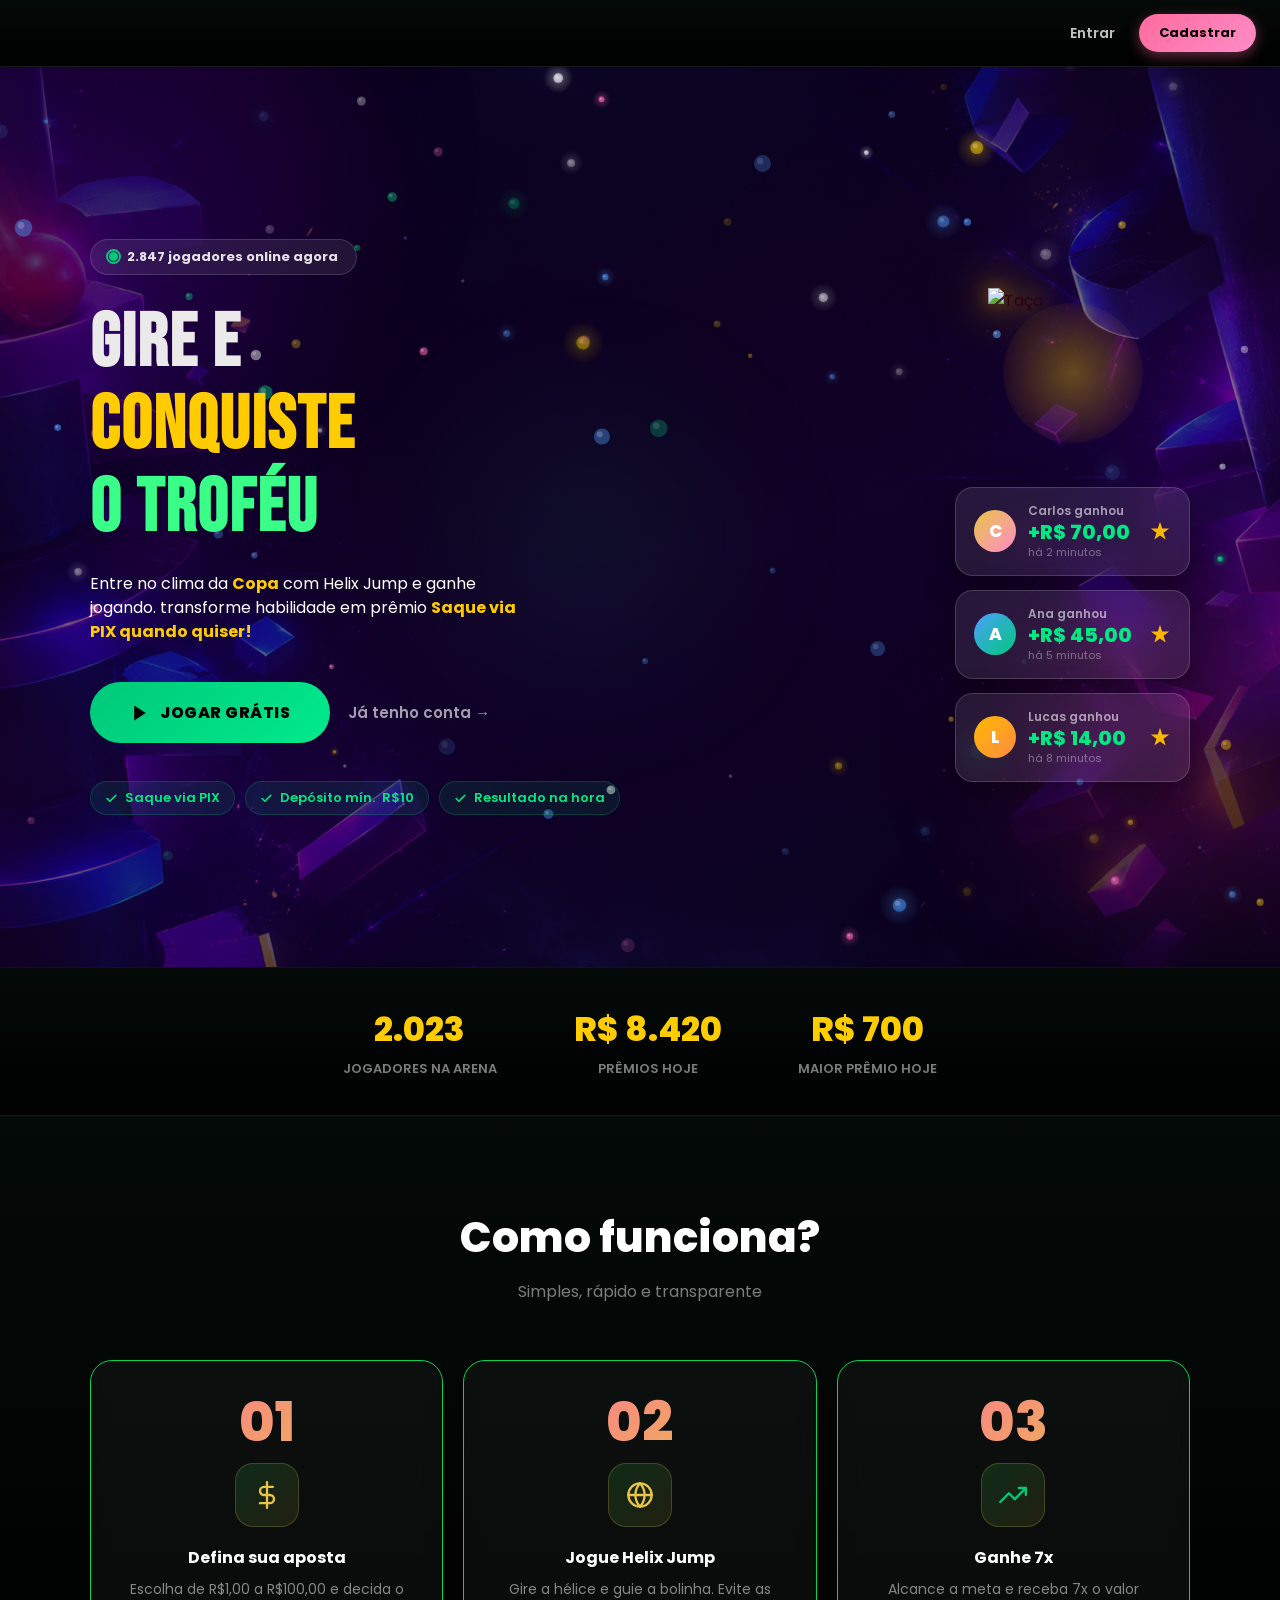
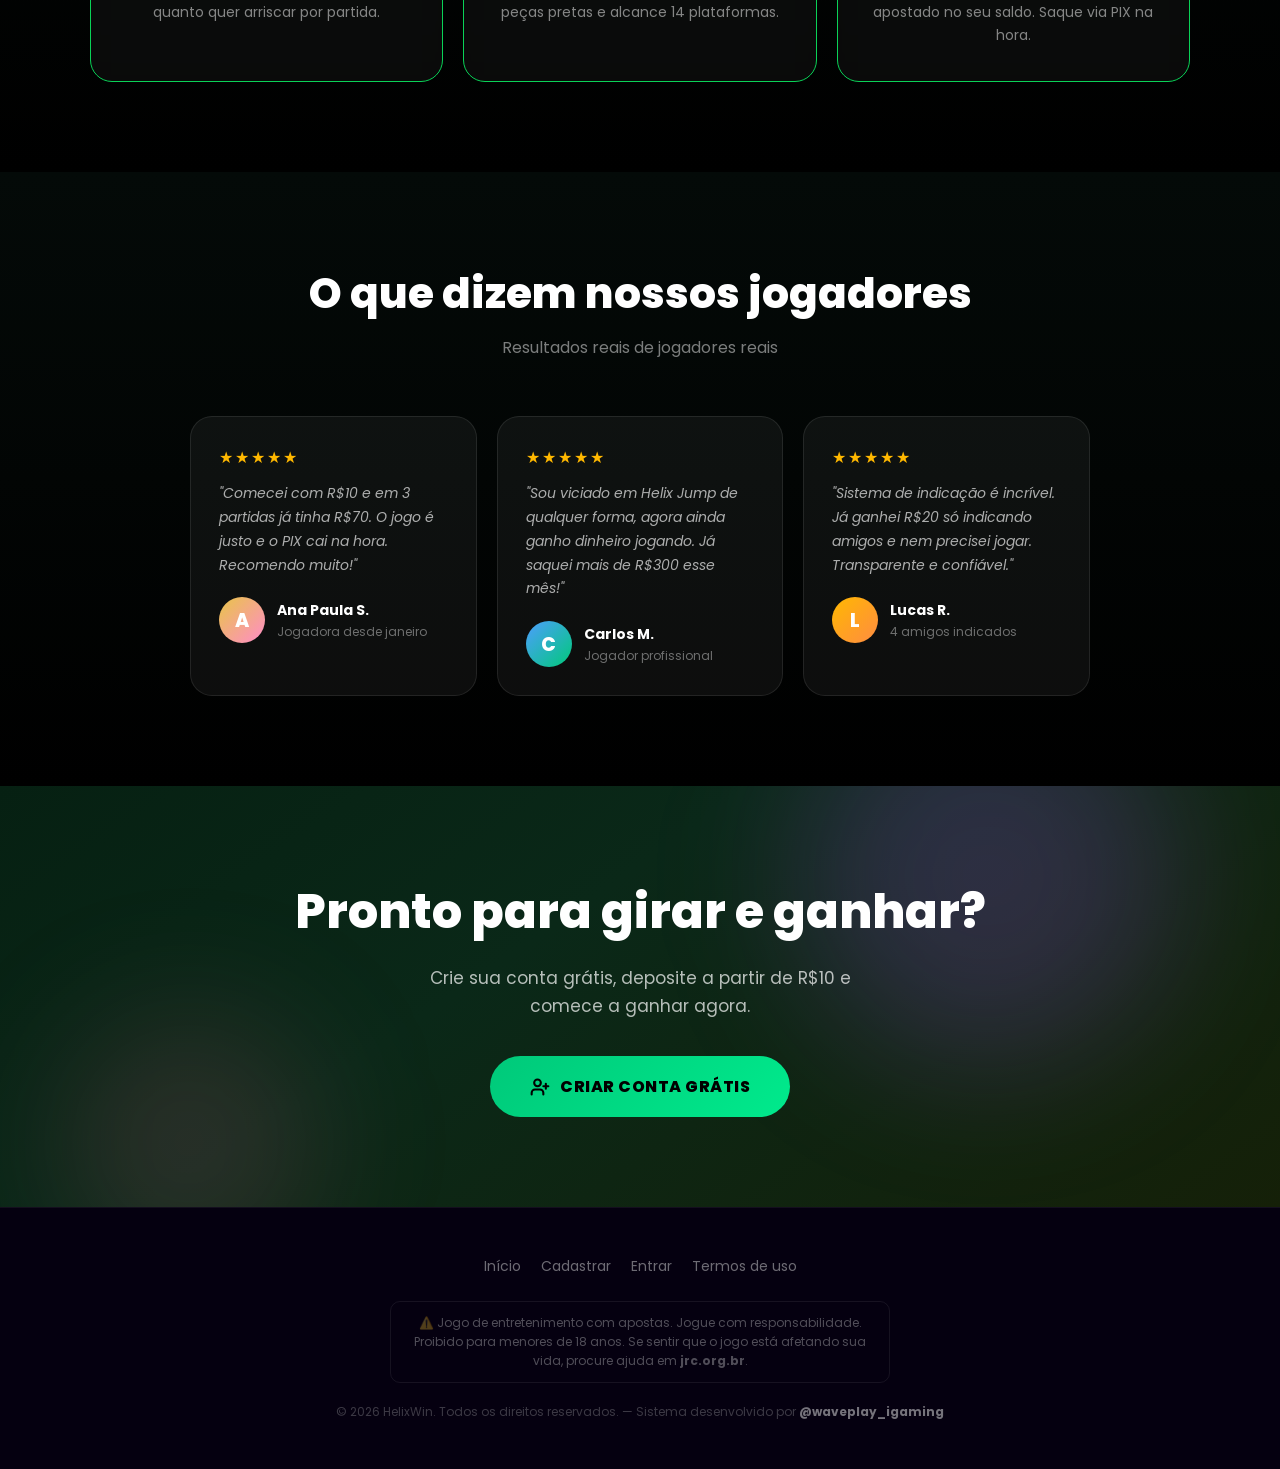
==== commit f11b4dad: "Add files via upload" ====
--- a/index.html
+++ b/index.html
@@ -9,7 +9,7 @@
   <link rel="preconnect" href="https://fonts.googleapis.com">
   <link rel="preconnect" href="https://fonts.gstatic.com" crossorigin>
   <link href="https://fonts.googleapis.com/css2?family=Poppins:wght@400;600;700;800&display=swap" rel="stylesheet">
-  <link rel="stylesheet" href="css/style.css">
+  <link rel="stylesheet" href="css/style.css?v=1.0.1">
 </head>
 <body>
 
@@ -37,14 +37,14 @@
   <script src="js/api.js"></script>
 
   <!-- Páginas -->
-  <script src="js/landing.js"></script>
-  <script src="js/login.js"></script>
-  <script src="js/cadastro.js"></script>
-  <script src="js/painel.js"></script>
-  <script src="js/jogo.js"></script>
+  <script src="js/landing.js?v=1.0.1"></script>
+  <script src="js/login.js?v=1.0.1"></script>
+  <script src="js/cadastro.js?v=1.0.1"></script>
+  <script src="js/painel.js?v=1.0.1"></script>
+  <script src="js/jogo.js?v=1.0.1"></script>
 
   <!-- Router — carregado por último -->
-  <script src="js/app.js"></script>
+  <script src="js/app.js?v=1.0.1"></script>
 
 </body>
 </html>
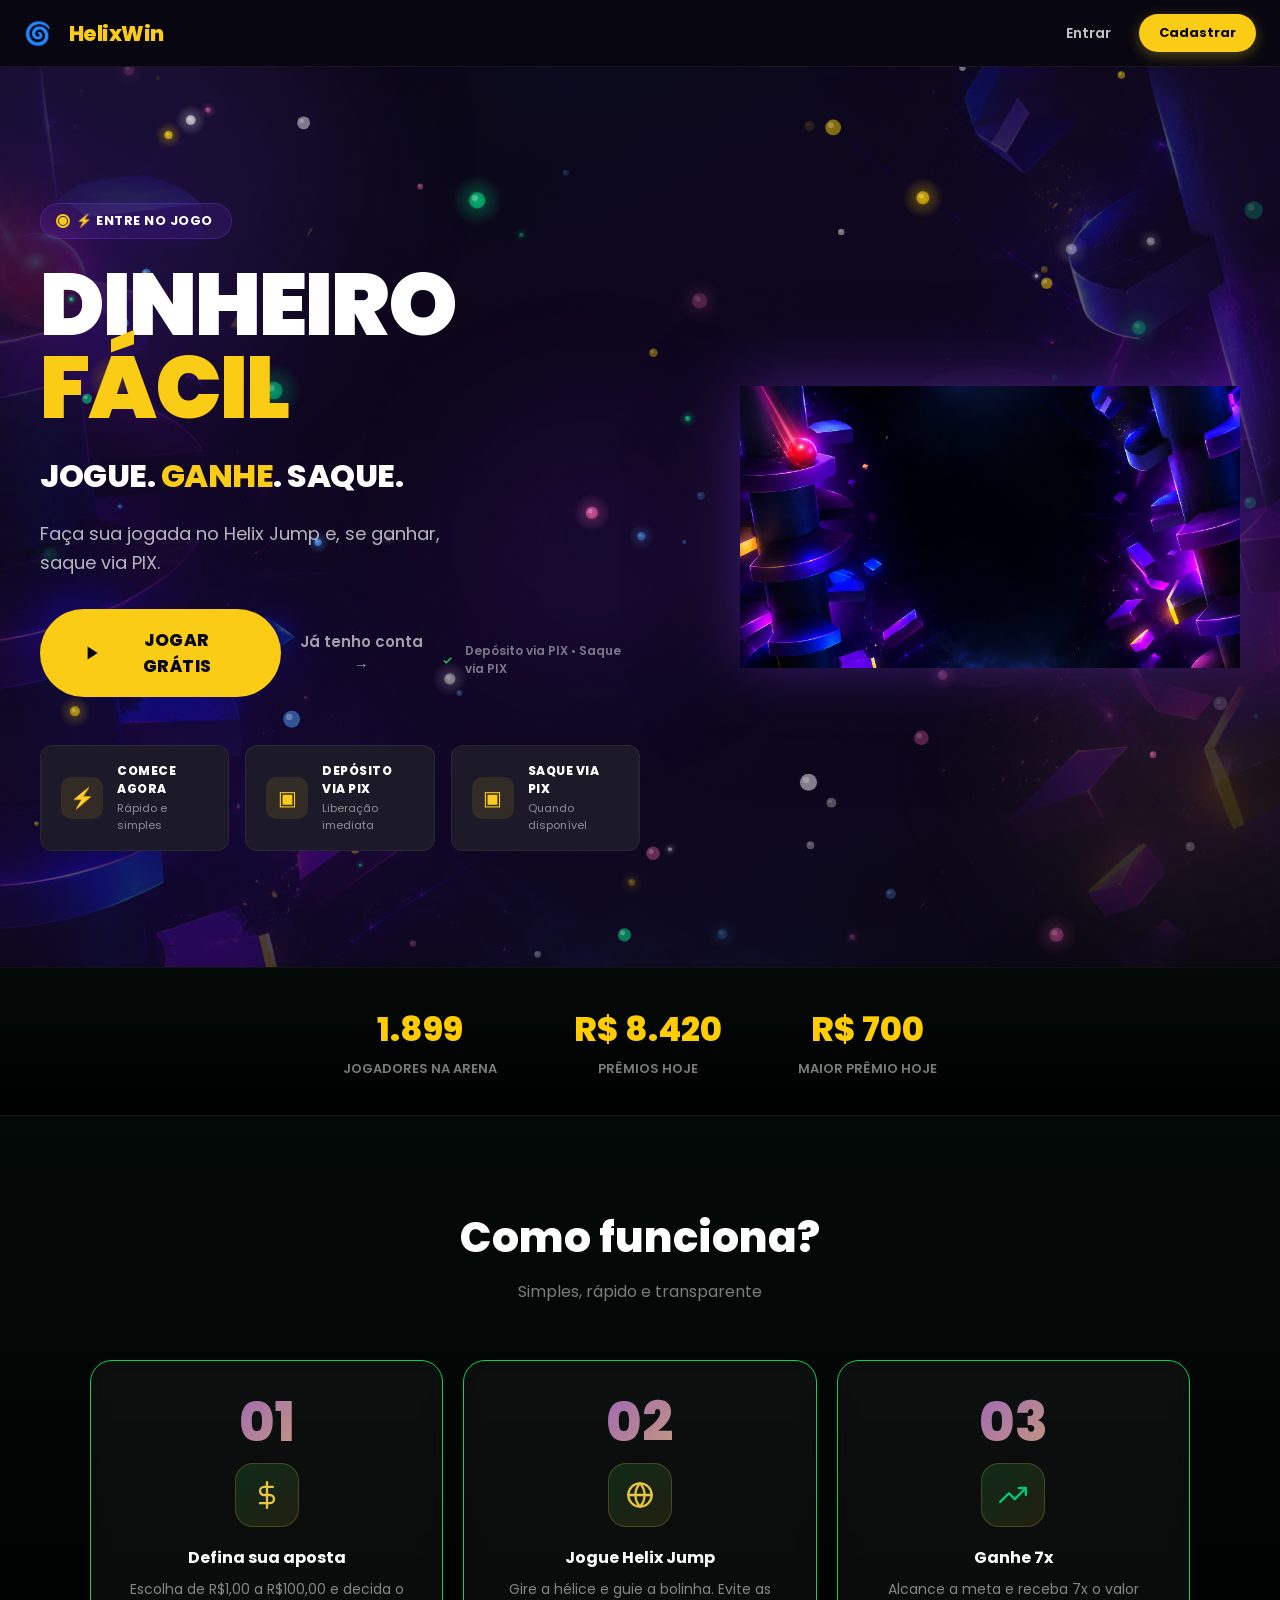
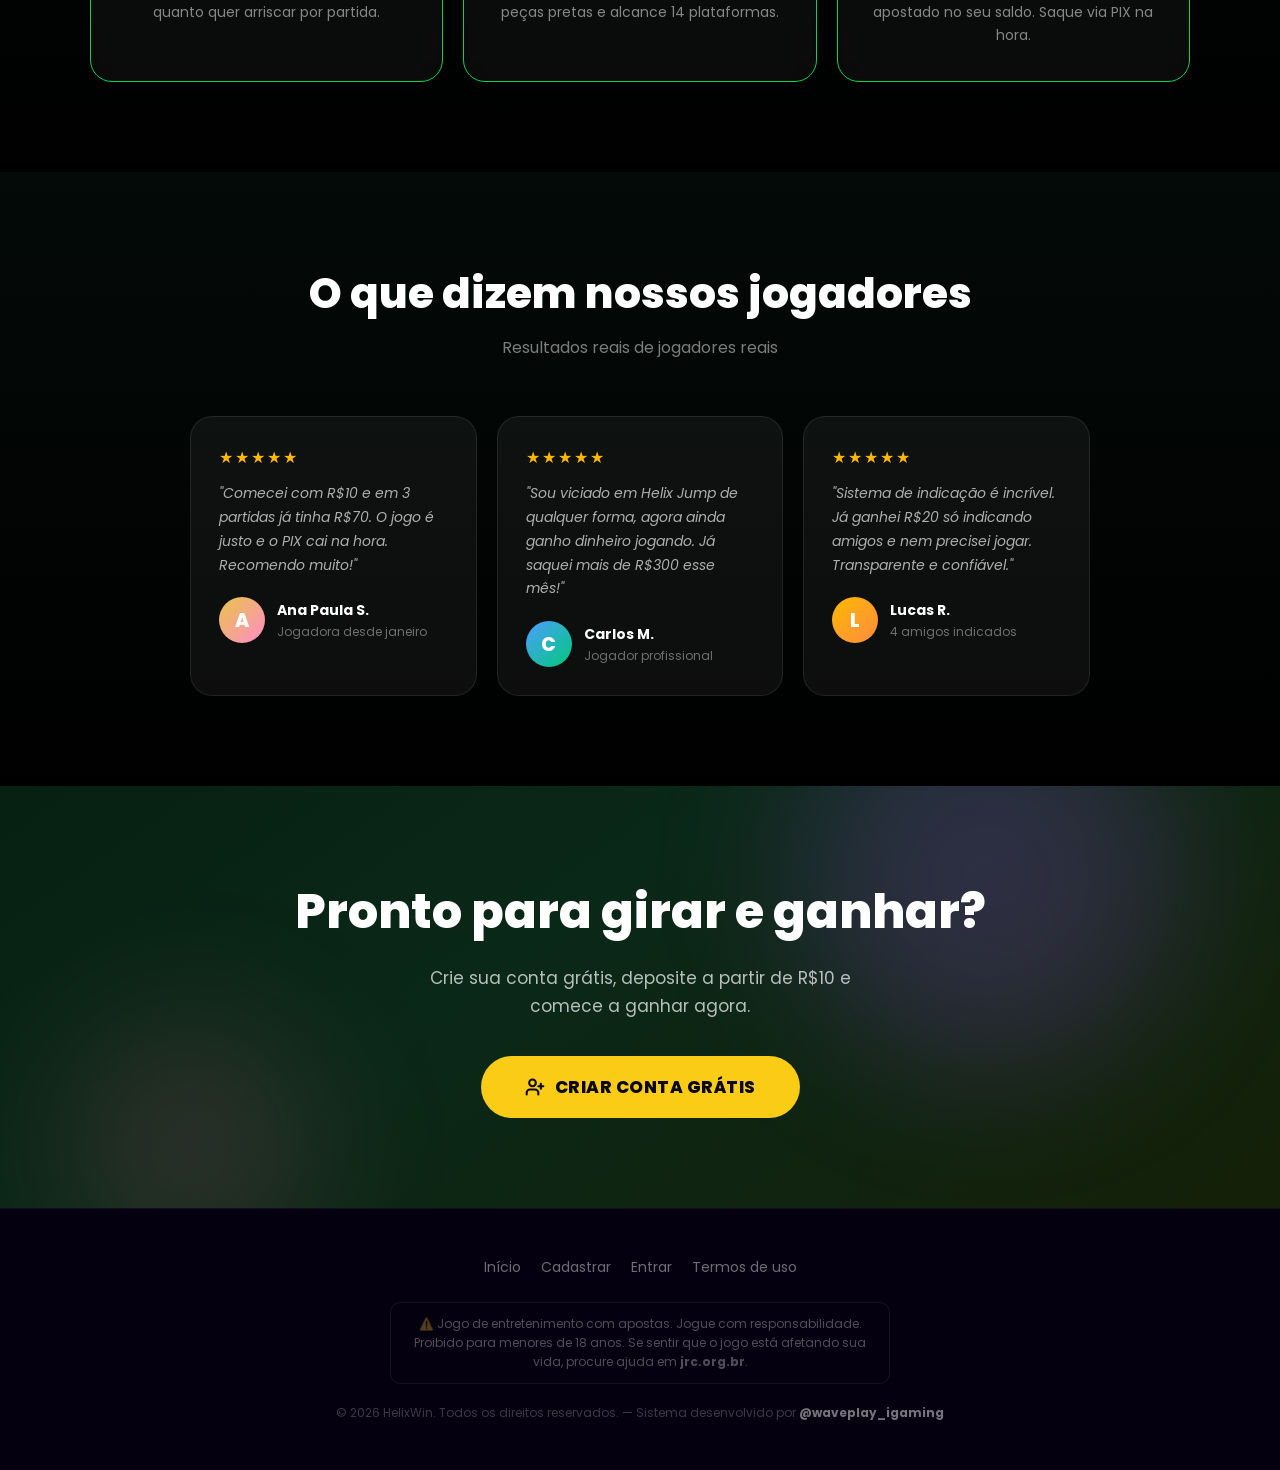
==== commit a73cdb53: "Add files via upload" ====
--- a/index.html
+++ b/index.html
@@ -5,7 +5,7 @@
   <meta name="viewport" content="width=device-width, initial-scale=1.0, maximum-scale=1.0, user-scalable=no">
   <title>HelixWin — Gire e Ganhe</title>
   <meta name="description" content="Jogue Helix Jump e transforme suas habilidades em dinheiro real.">
-  <meta name="theme-color" content="#FF6B9D">
+  <meta name="theme-color" content="#090812">
   <link rel="preconnect" href="https://fonts.googleapis.com">
   <link rel="preconnect" href="https://fonts.gstatic.com" crossorigin>
   <link href="https://fonts.googleapis.com/css2?family=Poppins:wght@400;600;700;800&display=swap" rel="stylesheet">
--- a/css/style.css
+++ b/css/style.css
@@ -6,10 +6,10 @@
 }
 body {
   font-family: 'Poppins', sans-serif;
-  background:  linear-gradient(135deg, #FFE4EE 0%, #00c97a 100%);
+  background:  var(--bg-primary);
   min-height: 100vh; width: 100%;
   overflow-x: hidden;
-  color: #2d0014;
+  color: var(--text-main);
   -webkit-font-smoothing: antialiased;
 }
 a { color: inherit; text-decoration: none; }
@@ -19,25 +19,40 @@
 
 /* ─── CSS Variables ──────────────────────────────────────────────────────────── */
 :root {
-  --pink:        #FF6B9D;
-  --pink-light:  #FF8CC8;
-  --pink-dark:   #E0558A;
-  --dark:        #4A0020;
-  --dark-mid:    #7a0035;
-  --green:       #00C97A;
-  --green-dark:  #00A063;
-  --red:         #FF4D6D;
-  --blue:        #4D9EFF;
-  --orange:      #FF8C42;
-  --white:       #FFFFFF;
-  --bg:           linear-gradient(135deg, #FFE4EE 0%, #00c97a 100%);
-  --card-bg:     rgba(255,255,255,0.92);
-  --shadow:      0 8px 32px rgba(74,0,32,0.10);
-  --shadow-hover:0 16px 48px rgba(74,0,32,0.18);
-  --radius:      16px;
-  --radius-btn:  50px;
-  --radius-sm:   8px;
-  --transition:  0.25s ease;
+  --bg-primary:    #090812;
+  --bg-secondary:  #12101C;
+  --card-bg:       #1C1928;
+  --primary:       #FACC15;
+  --primary-hover: #FDE047;
+  --purple:        #7C3AED;
+  --purple-hover:  #9333EA;
+  --text-white:    #FFFFFF;
+  --text-main:     #F5F3FF;
+  --success:       #22C55E;
+  --error:         #EF4444;
+  --warning:       #F59E0B;
+  
+  /* Fallback das variáveis legadas para manter compatibilidade em todo o site */
+  --pink:          #7C3AED;
+  --pink-light:    #9333EA;
+  --pink-dark:     #6D28D9;
+  --dark:          #090812;
+  --dark-mid:      #12101C;
+  --green:         #22C55E;
+  --green-dark:    #16a34a;
+  --red:           #EF4444;
+  --blue:          #3b82f6;
+  --orange:        #F59E0B;
+  --white:         #FFFFFF;
+  
+  --bg:            #090812;
+  --card-bg-legacy: rgba(28,25,40,0.95);
+  --shadow:        0 8px 32px rgba(0,0,0,0.5);
+  --shadow-hover:  0 16px 48px rgba(0,0,0,0.7);
+  --radius:        16px;
+  --radius-btn:    50px;
+  --radius-sm:     8px;
+  --transition:    0.25s ease;
 }
 
 /* ─── Pages / Router ────────────────────────────────────────────────────────── */
@@ -529,22 +544,22 @@
    LANDING PAGE REDESIGN — Tema escuro com game-bg
    ═══════════════════════════════════════════════════════════════════════════════ */
 
-#page-landing { background: #0d0020; }
+#page-landing { background: #090812; }
 
 /* ── Navbar ── */
 .lnd-nav {
   position: sticky; top: 0; z-index: 100;
-  background: linear-gradient(180deg, #040a08 0%, #000000 100%);
+  background: rgba(9, 8, 18, 0.95);
   backdrop-filter: blur(22px); -webkit-backdrop-filter: blur(22px);
-  border-bottom: 1px solid rgba(255,255,255,0.07);
+  border-bottom: 1px solid rgba(255,255,255,0.06);
   padding: 14px 24px;
   display: flex; align-items: center; justify-content: space-between; gap: 16px;
 }
 .lnd-nav-brand {
   display: flex; align-items: center; gap: 10px;
-  font-size: 21px; font-weight: 800; color: var(--pink); letter-spacing: -0.5px; cursor: pointer;
-}
-.lnd-nav-menu { display: flex; align-items: center; gap: 8px; }
+  font-size: 21px; font-weight: 800; color: var(--primary); letter-spacing: -0.5px; cursor: pointer;
+}
+.lnd-nav-menu { display: flex; align-items: center; gap: 12px; }
 .lnd-nav-link {
   padding: 8px 16px; border-radius: 50px; font-size: 14px; font-weight: 600;
   color: rgba(255,255,255,0.75); background: transparent; border: none; cursor: pointer;
@@ -553,11 +568,11 @@
 .lnd-nav-link:hover { background: rgba(255,255,255,0.08); color: #fff; }
 .lnd-cta-sm {
   padding: 9px 20px; border-radius: 50px; font-size: 13px; font-weight: 700;
-  background: linear-gradient(135deg, var(--pink) 0%, var(--pink-light) 100%);
-  color: #000000; border: none; cursor: pointer;
-  box-shadow: 0 4px 14px rgba(255,107,157,0.4); transition: transform 0.2s, box-shadow 0.2s;
-}
-.lnd-cta-sm:hover { transform: translateY(-1px); box-shadow: 0 6px 20px rgba(255,107,157,0.55); }
+  background: var(--primary);
+  color: #090812; border: none; cursor: pointer;
+  box-shadow: 0 4px 14px rgba(250,204,21,0.3); transition: transform 0.2s, box-shadow 0.2s;
+}
+.lnd-cta-sm:hover { transform: translateY(-1px); background: var(--primary-hover); box-shadow: 0 6px 20px rgba(250,204,21,0.45); }
 
 /* ── Hero ── */
 @keyframes lnd-orb-drift {
@@ -568,7 +583,7 @@
   min-height: 100vh; display: flex; align-items: center;
   position: relative; overflow: hidden; padding: 80px 24px 60px;
   background:
-    linear-gradient(160deg, rgba(8,0,24,0.80) 0%, rgba(30,0,60,0.58) 55%, rgba(8,0,24,0.88) 100%),
+    linear-gradient(160deg, rgba(9, 8, 18, 0.90) 0%, rgba(26, 10, 50, 0.65) 55%, rgba(9, 8, 18, 0.95) 100%),
     url('../images/game-bg.png') center/cover no-repeat;
 }
 .lnd-orbs { position: absolute; inset: 0; overflow: hidden; pointer-events: none; z-index: 0; }
@@ -578,73 +593,149 @@
 }
 .lnd-hero-inner {
   position: relative; z-index: 2;
-  max-width: 1100px; margin: 0 auto; width: 100%;
+  max-width: 1200px; margin: 0 auto; width: 100%;
   display: flex; align-items: center; justify-content: space-between; gap: 48px;
 }
-.lnd-hero-left { max-width: 560px; }
+.lnd-hero-left { max-width: 600px; }
 
 /* Live badge */
 @keyframes lnd-ping { 0% { transform:scale(1); opacity:1; } 100% { transform:scale(2.4); opacity:0; } }
 .lnd-live-badge {
   display: inline-flex; align-items: center; gap: 9px;
-  background: rgba(255,255,255,0.08); border: 1px solid rgba(255,255,255,0.14);
+  background: rgba(124, 58, 237, 0.15); border: 1px solid rgba(124, 58, 237, 0.3);
   backdrop-filter: blur(10px); border-radius: 50px;
-  padding: 7px 18px; margin-bottom: 28px;
-  font-size: 13px; font-weight: 700; color: rgba(255,255,255,0.88);
+  padding: 7px 18px; margin-bottom: 24px;
+  font-size: 13px; font-weight: 700; color: #fff;
+  text-transform: uppercase; letter-spacing: 0.5px;
 }
 .lnd-live-dot {
-  width: 9px; height: 9px; border-radius: 50%;
-  background: var(--green); flex-shrink: 0; position: relative;
+  width: 8px; height: 8px; border-radius: 50%;
+  background: var(--primary); flex-shrink: 0; position: relative;
 }
 .lnd-live-dot::after {
   content: ''; position: absolute; inset: -3px; border-radius: 50%;
-  border: 2px solid var(--green); animation: lnd-ping 1.6s ease-out infinite;
+  border: 2px solid var(--primary); animation: lnd-ping 1.6s ease-out infinite;
 }
 
 /* Title */
 .lnd-title {
-  font-size: clamp(44px, 9vw, 84px); font-weight: 800; line-height: 1.0;
+  font-size: clamp(46px, 9vw, 88px); font-weight: 900; line-height: 0.95;
   color: #fff; margin-bottom: 22px; letter-spacing: -2px;
-}
-.lnd-title em { color: var(--pink); font-style: normal; display: block; }
+  text-transform: uppercase;
+}
+.lnd-title span.yellow-text { color: var(--primary); }
 
 /* Subtitle */
 .lnd-sub {
-  font-size: 17px; color: rgba(255,255,255,0.65);
-  line-height: 1.7; margin-bottom: 38px; max-width: 440px;
-}
-.lnd-sub strong { color: var(--pink); font-weight: 800; }
+  font-size: 18px; color: rgba(255,255,255,0.7);
+  line-height: 1.6; margin-bottom: 32px; max-width: 460px;
+}
+.lnd-sub strong { color: var(--primary); font-weight: 800; }
 
 /* Actions */
-.lnd-actions { display: flex; align-items: center; gap: 18px; flex-wrap: wrap; margin-bottom: 38px; }
+.lnd-actions { display: flex; flex-direction: column; align-items: flex-start; gap: 12px; margin-bottom: 38px; }
+@media (min-width: 520px) {
+  .lnd-actions { flex-direction: row; align-items: center; gap: 18px; }
+}
+
 @keyframes lnd-glow {
-  0%, 100% { box-shadow: 0 4px 20px rgba(0,201,122,0.45); }
-  50% { box-shadow: 0 8px 44px rgba(0,201,122,0.75), 0 0 80px rgba(0,201,122,0.22); }
+  0%, 100% { box-shadow: 0 4px 20px rgba(250, 204, 21, 0.4); }
+  50% { box-shadow: 0 8px 32px rgba(250, 204, 21, 0.65), 0 0 50px rgba(250, 204, 21, 0.18); }
 }
 .lnd-cta-btn {
-  display: inline-flex; align-items: center; gap: 10px;
-  background: linear-gradient(135deg, #00C97A 0%, #00ea8c 100%);
-  color: #000000; font-weight: 800; font-size: 16px;
-  padding: 18px 40px; border-radius: 50px; border: none; cursor: pointer;
+  display: inline-flex; align-items: center; justify-content: center; gap: 10px;
+  background: var(--primary);
+  color: #090812; font-weight: 800; font-size: 17px;
+  padding: 18px 44px; border-radius: 50px; border: none; cursor: pointer;
   animation: lnd-glow 2.5s ease-in-out infinite;
-  transition: transform 0.2s; text-transform: uppercase; letter-spacing: 0.5px;
-}
-.lnd-cta-btn:hover { transform: translateY(-2px) scale(1.02); }
+  transition: transform 0.2s, background-color 0.2s; text-transform: uppercase; letter-spacing: 0.5px;
+}
+.lnd-cta-btn:hover { transform: translateY(-2px) scale(1.02); background: var(--primary-hover); }
 .lnd-cta-btn:active { transform: scale(0.97); }
+
 .lnd-ghost-btn {
   background: transparent; border: none; cursor: pointer;
   color: rgba(255,255,255,0.62); font-size: 15px; font-weight: 600;
-  transition: color 0.2s; padding: 0;
+  transition: color 0.2s; padding: 10px 0;
 }
 .lnd-ghost-btn:hover { color: #fff; }
 
-/* Trust badges */
+/* Microcopy */
+.lnd-microcopy {
+  display: flex;
+  align-items: center;
+  gap: 8px;
+  font-size: 12px;
+  font-weight: 600;
+  color: rgba(255, 255, 255, 0.45);
+  margin-top: 14px;
+}
+@media (max-width: 519px) {
+  .lnd-actions { align-items: center; width: 100%; }
+  .lnd-cta-btn { width: 100%; }
+  .lnd-microcopy { width: 100%; justify-content: center; }
+}
+
+/* Benefícios Hero */
+.lnd-benefits-row {
+  display: grid;
+  grid-template-columns: repeat(3, 1fr);
+  gap: 16px;
+  margin-top: 48px;
+  width: 100%;
+}
+@media (max-width: 768px) {
+  .lnd-benefits-row {
+    grid-template-columns: 1fr;
+    gap: 12px;
+    margin-top: 32px;
+  }
+}
+.lnd-benefit-card {
+  background: #1C1928;
+  border: 1px solid rgba(255, 255, 255, 0.06);
+  border-radius: 12px;
+  padding: 16px 20px;
+  display: flex;
+  align-items: center;
+  gap: 14px;
+}
+.lnd-benefit-icon {
+  font-size: 20px;
+  color: var(--primary);
+  background: rgba(250, 204, 21, 0.1);
+  width: 42px;
+  height: 42px;
+  border-radius: 10px;
+  display: flex;
+  align-items: center;
+  justify-content: center;
+  flex-shrink: 0;
+}
+.lnd-benefit-info {
+  display: flex;
+  flex-direction: column;
+  gap: 2px;
+}
+.lnd-benefit-title {
+  font-size: 12px;
+  font-weight: 800;
+  color: var(--text-white);
+  text-transform: uppercase;
+  letter-spacing: 0.5px;
+}
+.lnd-benefit-desc {
+  font-size: 11px;
+  color: rgba(255, 255, 255, 0.5);
+}
+
+/* Trust badges (legacy - mantidos se necessário em outra página) */
 .lnd-trust { display: flex; flex-wrap: wrap; gap: 10px; }
 .lnd-trust-item {
   display: inline-flex; align-items: center; gap: 7px;
-  background: rgba(0,201,122,0.10); border: 1px solid rgba(0,201,122,0.22);
+  background: rgba(124,58,237,0.12); border: 1px solid rgba(124,58,237,0.25);
   border-radius: 50px; padding: 6px 14px;
-  font-size: 13px; font-weight: 600; color: #00e882;
+  font-size: 13px; font-weight: 600; color: #a78bfa;
 }
 
 /* Win notification cards */
@@ -783,98 +874,59 @@
 }
 
 /* ── Coluna direita (taça + notificações) ──────────────────────────────── */
+/* ── Coluna direita (elemento visual do Helix Jump) ─────────────────────── */
 .lnd-right-col {
   display: flex;
-  flex-direction: column;
   align-items: center;
-  gap: 10px;
-  flex-shrink: 0;
-}
-
-/* ── Trophy / Taça ─────────────────────────────────────────────────────── */
-.lnd-trophy-wrap {
+  justify-content: center;
+  flex: 1;
+  max-width: 500px;
+  position: relative;
+  z-index: 2;
+}
+
+.lnd-game-visual {
   position: relative;
   display: flex;
   align-items: center;
   justify-content: center;
-  width: 200px;
-  height: 200px;
-  margin-bottom: 4px;
-}
-
-.lnd-trophy-svg {
-  width: 170px;
-  height: 170px;
-  position: relative;
-  z-index: 2;
-  filter: drop-shadow(0 0 28px rgba(255, 200, 0, 0.85))
-          drop-shadow(0 0 10px rgba(255,160,0,0.6))
-          drop-shadow(0 4px 16px rgba(0,0,0,0.5));
-  animation: trophy-float 3.2s ease-in-out infinite;
-}
-
-.lnd-trophy-glow {
+  width: 100%;
+  animation: game-float 4.5s ease-in-out infinite;
+}
+
+.lnd-game-img {
+  width: 100%;
+  height: auto;
+  max-height: 520px;
+  object-fit: contain;
+  filter: drop-shadow(0 0 32px rgba(124, 58, 237, 0.45))
+          drop-shadow(0 20px 40px rgba(0,0,0,0.6));
+}
+
+.lnd-game-glow {
   position: absolute;
-  width: 140px;
-  height: 140px;
+  width: 320px;
+  height: 320px;
   border-radius: 50%;
-  background: radial-gradient(circle, rgba(255,210,0,0.35) 0%, rgba(255,160,0,0.12) 60%, transparent 80%);
-  animation: trophy-pulse 3.2s ease-in-out infinite;
-  z-index: 1;
-}
-
-@keyframes trophy-float {
-  0%, 100% { transform: translateY(0px) scale(1); }
-  50%       { transform: translateY(-10px) scale(1.03); }
-}
-
-@keyframes trophy-pulse {
-  0%, 100% { transform: scale(1);    opacity: 0.7; }
-  50%       { transform: scale(1.2); opacity: 1;   }
-}
-
-/* wins-col agora é filho de lnd-right-col — remover flex-shrink antigo */
-.lnd-wins-col { display: flex; flex-direction: column; gap: 14px; }
-
-@media (max-width: 768px) {
-  .lnd-right-col  { display: none; }
-  .lnd-wins-col   { display: none; }
-}
-
-/* ── Taça Mobile ────────────────────────────────────────────────────────── */
-.lnd-trophy-mobile {
-  display: none; /* oculta no desktop */
-  position: relative;
-  justify-content: center;
-  align-items: center;
-  width: 100%;
-  margin-top: 18px;
-  height: 200px;
-}
-
-.lnd-trophy-svg-mob {
-  width: 160px;
-  height: 160px;
-  position: relative;
-  z-index: 2;
-  filter: drop-shadow(0 0 30px rgba(255, 200, 0, 0.9))
-          drop-shadow(0 0 12px rgba(255,160,0,0.65))
-          drop-shadow(0 6px 18px rgba(0,0,0,0.55));
-  animation: trophy-float 3.2s ease-in-out infinite;
-}
-
-.lnd-trophy-glow-mob {
-  position: absolute;
-  width: 140px;
-  height: 140px;
-  border-radius: 50%;
-  background: radial-gradient(circle, rgba(255,210,0,0.38) 0%, rgba(255,160,0,0.14) 60%, transparent 80%);
-  animation: trophy-pulse 3.2s ease-in-out infinite;
-  z-index: 1;
-}
-
-@media (max-width: 768px) {
-  .lnd-trophy-mobile { display: flex; }
+  background: radial-gradient(circle, rgba(124,58,237,0.22) 0%, rgba(244,114,182,0.06) 60%, transparent 80%);
+  z-index: -1;
+  pointer-events: none;
+}
+
+@keyframes game-float {
+  0%, 100% { transform: translateY(0px) rotate(0deg); }
+  50%       { transform: translateY(-12px) rotate(0.5deg); }
+}
+
+@media (max-width: 780px) {
+  .lnd-right-col {
+    max-width: 100%;
+    margin-top: 24px;
+    width: 100%;
+  }
+  .lnd-game-img {
+    max-height: 360px;
+  }
 }
 
 /* ── Partículas de bolinhas ─────────────────────────────────────────────── */
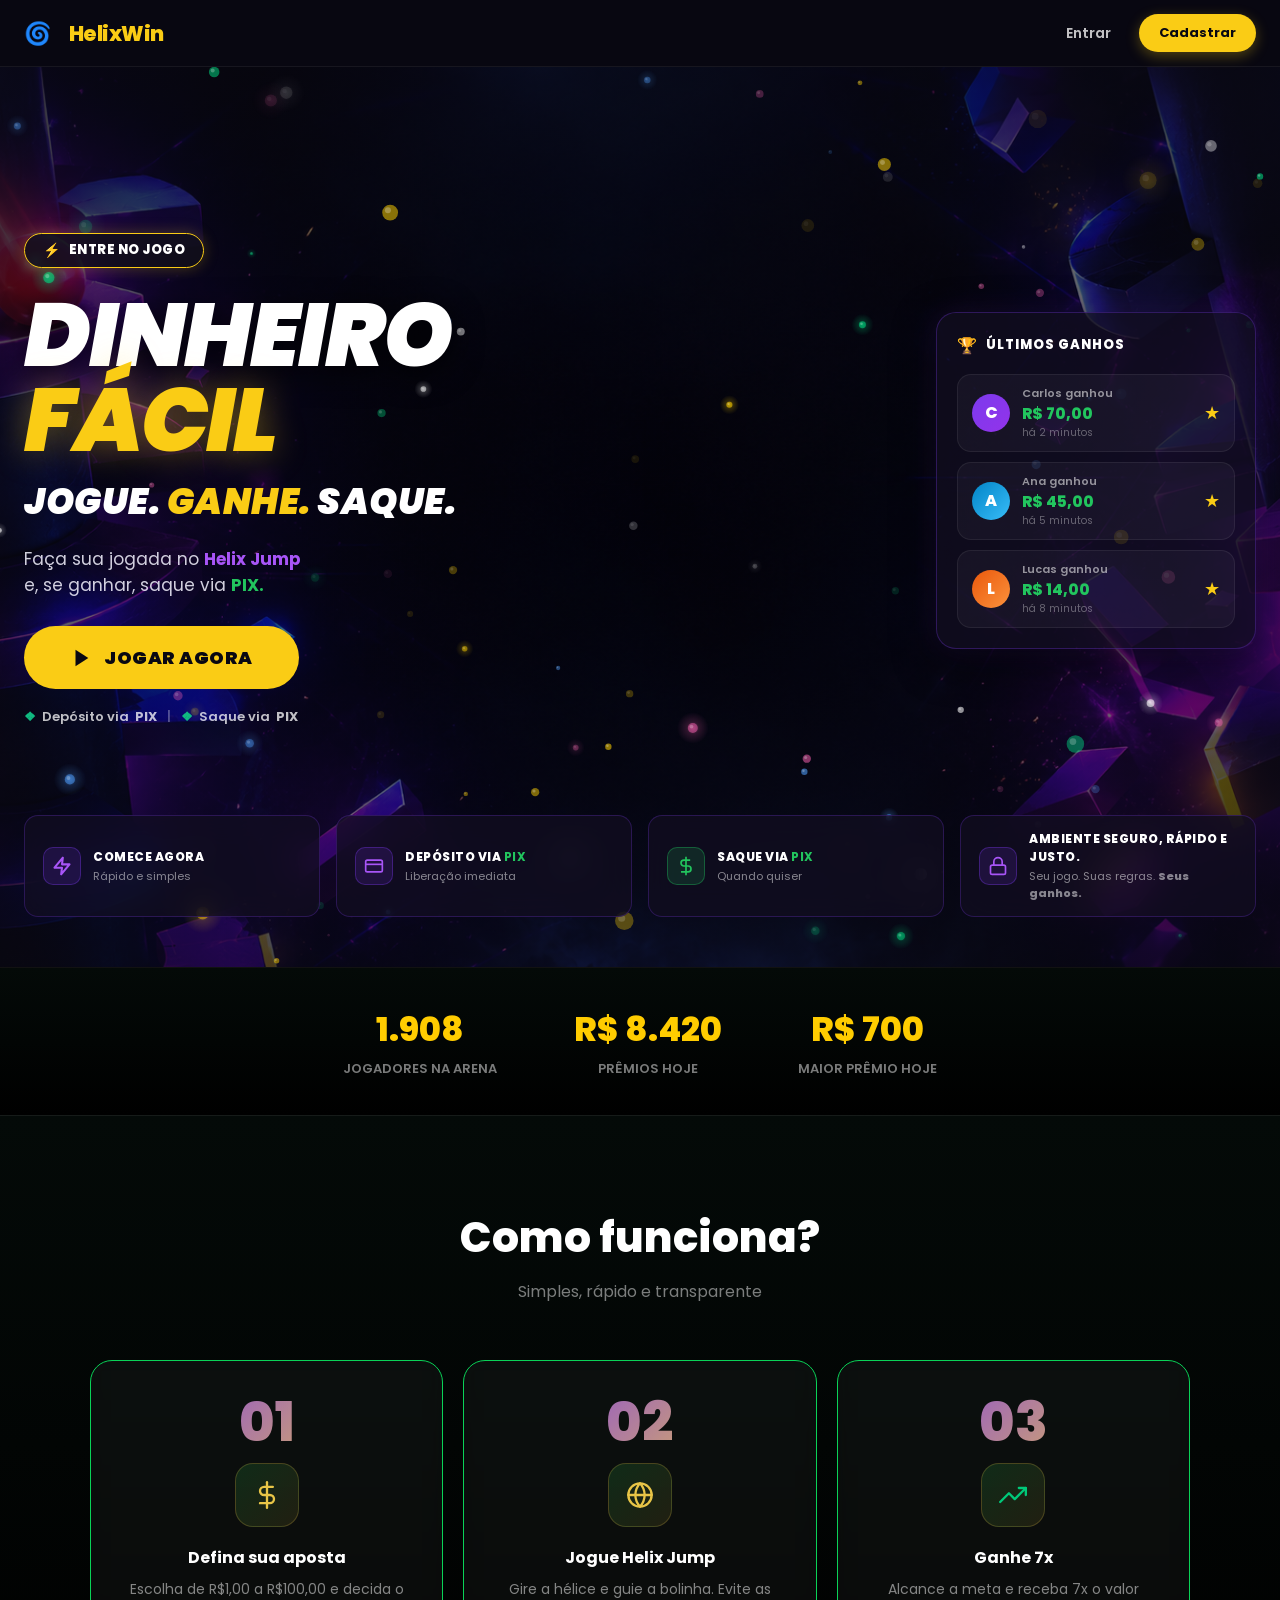
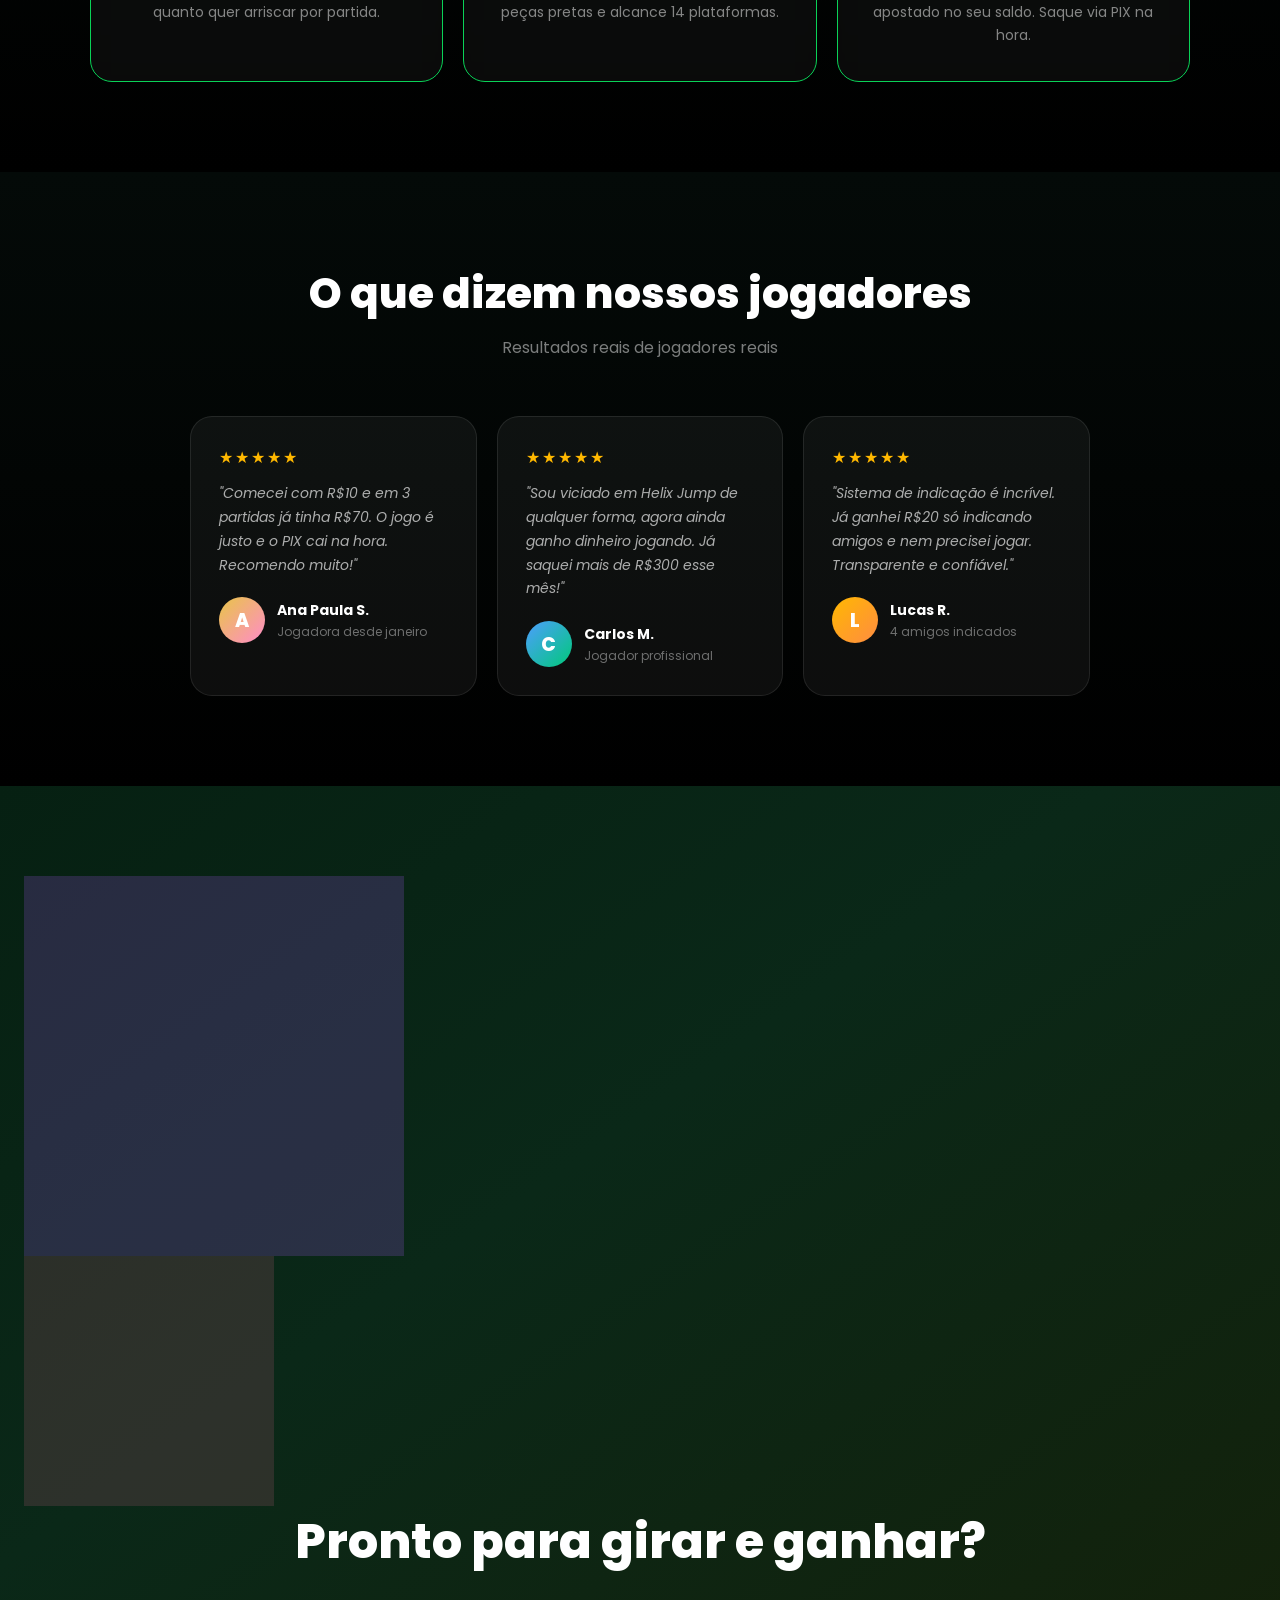
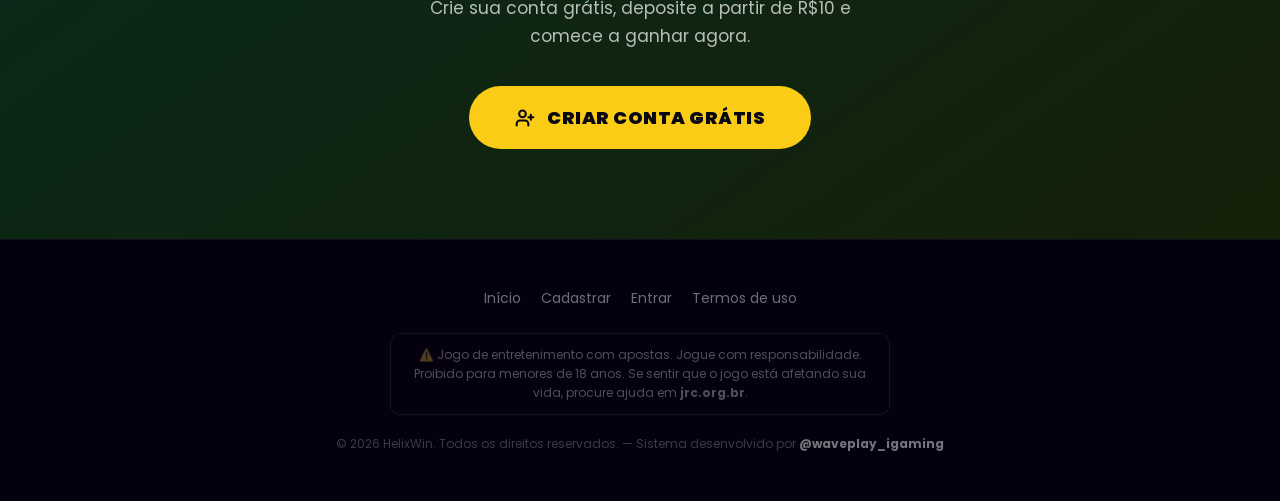
==== commit f2a25093: "Add files via upload" ====
--- a/index.html
+++ b/index.html
@@ -37,14 +37,14 @@
   <script src="js/api.js"></script>
 
   <!-- Páginas -->
-  <script src="js/landing.js?v=1.0.1"></script>
-  <script src="js/login.js?v=1.0.1"></script>
-  <script src="js/cadastro.js?v=1.0.1"></script>
-  <script src="js/painel.js?v=1.0.1"></script>
-  <script src="js/jogo.js?v=1.0.1"></script>
+  <script src="js/landing.js?v=2.1.0"></script>
+  <script src="js/login.js?v=2.1.0"></script>
+  <script src="js/cadastro.js?v=2.1.0"></script>
+  <script src="js/painel.js?v=2.1.0"></script>
+  <script src="js/jogo.js?v=2.1.0"></script>
 
   <!-- Router — carregado por último -->
-  <script src="js/app.js?v=1.0.1"></script>
+  <script src="js/app.js?v=2.1.0"></script>
 
 </body>
 </html>
--- a/css/style.css
+++ b/css/style.css
@@ -574,193 +574,362 @@
 }
 .lnd-cta-sm:hover { transform: translateY(-1px); background: var(--primary-hover); box-shadow: 0 6px 20px rgba(250,204,21,0.45); }
 
-/* ── Hero ── */
-@keyframes lnd-orb-drift {
-  0%, 100% { transform: translateY(0) scale(1); }
-  50% { transform: translateY(-26px) scale(1.05); }
-}
+/* ─── Hero Redesign (Foto 2 Pixel-Perfect) ─────────────────────────────────── */
 .lnd-hero {
-  min-height: 100vh; display: flex; align-items: center;
-  position: relative; overflow: hidden; padding: 80px 24px 60px;
-  background:
-    linear-gradient(160deg, rgba(9, 8, 18, 0.90) 0%, rgba(26, 10, 50, 0.65) 55%, rgba(9, 8, 18, 0.95) 100%),
-    url('../images/game-bg.png') center/cover no-repeat;
-}
-.lnd-orbs { position: absolute; inset: 0; overflow: hidden; pointer-events: none; z-index: 0; }
-.lnd-orb {
-  position: absolute; border-radius: 50%; filter: blur(70px);
-  animation: lnd-orb-drift 8s ease-in-out infinite;
-}
+  min-height: 100vh;
+  display: flex;
+  align-items: center;
+  justify-content: center;
+  position: relative;
+  overflow: hidden;
+  padding: 100px 24px 40px;
+  background: 
+    radial-gradient(ellipse at center, rgba(9, 8, 18, 0.25) 0%, rgba(9, 8, 18, 0.85) 100%),
+    url('../images/game-bg.png') center center / cover no-repeat;
+}
+
+.lnd-hero-main-wrap {
+  position: relative;
+  z-index: 2;
+  width: 100%;
+  max-width: 1280px;
+  margin: 0 auto;
+  display: flex;
+  flex-direction: column;
+  justify-content: space-between;
+  min-height: calc(100vh - 160px);
+}
+
 .lnd-hero-inner {
-  position: relative; z-index: 2;
-  max-width: 1200px; margin: 0 auto; width: 100%;
-  display: flex; align-items: center; justify-content: space-between; gap: 48px;
-}
-.lnd-hero-left { max-width: 600px; }
-
-/* Live badge */
-@keyframes lnd-ping { 0% { transform:scale(1); opacity:1; } 100% { transform:scale(2.4); opacity:0; } }
+  display: flex;
+  align-items: center;
+  justify-content: space-between;
+  gap: 40px;
+  width: 100%;
+  margin-top: auto;
+  margin-bottom: auto;
+  padding: 20px 0;
+}
+
+/* Coluna Esquerda */
+.lnd-hero-left {
+  max-width: 580px;
+  display: flex;
+  flex-direction: column;
+  align-items: flex-start;
+}
+
+/* Badge '⚡ ENTRE NO JOGO' */
 .lnd-live-badge {
-  display: inline-flex; align-items: center; gap: 9px;
-  background: rgba(124, 58, 237, 0.15); border: 1px solid rgba(124, 58, 237, 0.3);
-  backdrop-filter: blur(10px); border-radius: 50px;
-  padding: 7px 18px; margin-bottom: 24px;
-  font-size: 13px; font-weight: 700; color: #fff;
-  text-transform: uppercase; letter-spacing: 0.5px;
-}
-.lnd-live-dot {
-  width: 8px; height: 8px; border-radius: 50%;
-  background: var(--primary); flex-shrink: 0; position: relative;
-}
-.lnd-live-dot::after {
-  content: ''; position: absolute; inset: -3px; border-radius: 50%;
-  border: 2px solid var(--primary); animation: lnd-ping 1.6s ease-out infinite;
-}
-
-/* Title */
+  display: inline-flex;
+  align-items: center;
+  gap: 8px;
+  background: rgba(18, 16, 28, 0.85);
+  border: 1.5px solid #FACC15;
+  border-radius: 50px;
+  padding: 6px 18px;
+  margin-bottom: 24px;
+  font-size: 13px;
+  font-weight: 800;
+  color: #FFFFFF;
+  letter-spacing: 0.5px;
+  box-shadow: 0 0 15px rgba(250, 204, 21, 0.25);
+}
+.lnd-badge-icon {
+  color: #FACC15;
+  font-size: 14px;
+}
+
+/* Headline 'DINHEIRO FÁCIL' */
 .lnd-title {
-  font-size: clamp(46px, 9vw, 88px); font-weight: 900; line-height: 0.95;
-  color: #fff; margin-bottom: 22px; letter-spacing: -2px;
+  font-family: 'Poppins', 'Montserrat', sans-serif;
+  font-size: clamp(52px, 7vw, 92px);
+  font-weight: 900;
+  font-style: italic;
+  line-height: 0.95;
+  color: #FFFFFF;
+  margin: 0 0 12px 0;
+  letter-spacing: -2px;
   text-transform: uppercase;
-}
-.lnd-title span.yellow-text { color: var(--primary); }
-
-/* Subtitle */
+  text-shadow: 0 8px 30px rgba(0,0,0,0.8);
+}
+.lnd-title .yellow-text {
+  color: #FACC15;
+  text-shadow: 0 0 35px rgba(250, 204, 21, 0.4);
+}
+
+/* Subheadline 'JOGUE. GANHE. SAQUE.' */
+.lnd-sub-headline {
+  font-family: 'Poppins', 'Montserrat', sans-serif;
+  font-size: clamp(22px, 3.5vw, 36px);
+  font-weight: 900;
+  font-style: italic;
+  color: #FFFFFF;
+  margin-bottom: 18px;
+  letter-spacing: 0.5px;
+  text-transform: uppercase;
+}
+.lnd-sub-headline .yellow-text {
+  color: #FACC15;
+}
+
+/* Texto de Apoio */
 .lnd-sub {
-  font-size: 18px; color: rgba(255,255,255,0.7);
-  line-height: 1.6; margin-bottom: 32px; max-width: 460px;
-}
-.lnd-sub strong { color: var(--primary); font-weight: 800; }
-
-/* Actions */
-.lnd-actions { display: flex; flex-direction: column; align-items: flex-start; gap: 12px; margin-bottom: 38px; }
-@media (min-width: 520px) {
-  .lnd-actions { flex-direction: row; align-items: center; gap: 18px; }
-}
-
-@keyframes lnd-glow {
-  0%, 100% { box-shadow: 0 4px 20px rgba(250, 204, 21, 0.4); }
-  50% { box-shadow: 0 8px 32px rgba(250, 204, 21, 0.65), 0 0 50px rgba(250, 204, 21, 0.18); }
-}
+  font-size: 17px;
+  color: rgba(245, 243, 255, 0.85);
+  line-height: 1.5;
+  margin-bottom: 28px;
+  max-width: 480px;
+}
+.purple-text { color: #A855F7; font-weight: 700; }
+.green-text  { color: #22C55E; font-weight: 700; }
+
+/* Bloco de Ações */
+.lnd-actions-block {
+  display: flex;
+  flex-direction: column;
+  align-items: flex-start;
+  gap: 14px;
+}
+
+/* Botão CTA Principal */
+@keyframes cta-pulse-glow {
+  0%, 100% { box-shadow: 0 0 25px rgba(250, 204, 21, 0.5), 0 4px 16px rgba(0,0,0,0.5); }
+  50%      { box-shadow: 0 0 45px rgba(250, 204, 21, 0.8), 0 8px 24px rgba(0,0,0,0.7); }
+}
+
 .lnd-cta-btn {
-  display: inline-flex; align-items: center; justify-content: center; gap: 10px;
-  background: var(--primary);
-  color: #090812; font-weight: 800; font-size: 17px;
-  padding: 18px 44px; border-radius: 50px; border: none; cursor: pointer;
-  animation: lnd-glow 2.5s ease-in-out infinite;
-  transition: transform 0.2s, background-color 0.2s; text-transform: uppercase; letter-spacing: 0.5px;
-}
-.lnd-cta-btn:hover { transform: translateY(-2px) scale(1.02); background: var(--primary-hover); }
-.lnd-cta-btn:active { transform: scale(0.97); }
-
-.lnd-ghost-btn {
-  background: transparent; border: none; cursor: pointer;
-  color: rgba(255,255,255,0.62); font-size: 15px; font-weight: 600;
-  transition: color 0.2s; padding: 10px 0;
-}
-.lnd-ghost-btn:hover { color: #fff; }
+  display: inline-flex;
+  align-items: center;
+  justify-content: center;
+  gap: 12px;
+  background: #FACC15;
+  color: #090812;
+  font-weight: 900;
+  font-size: 18px;
+  padding: 18px 46px;
+  border-radius: 50px;
+  border: none;
+  cursor: pointer;
+  animation: cta-pulse-glow 2.5s ease-in-out infinite;
+  transition: transform 0.2s, background-color 0.2s;
+  text-transform: uppercase;
+  letter-spacing: 0.5px;
+}
+.lnd-cta-btn:hover {
+  transform: translateY(-2px) scale(1.02);
+  background: #FDE047;
+}
+.lnd-cta-btn:active {
+  transform: scale(0.98);
+}
 
 /* Microcopy */
 .lnd-microcopy {
   display: flex;
   align-items: center;
+  gap: 10px;
+  font-size: 13px;
+  font-weight: 600;
+  color: rgba(255, 255, 255, 0.75);
+  margin-top: 4px;
+}
+.micro-item { display: inline-flex; align-items: center; gap: 6px; }
+.micro-diamond { color: #10B981; font-size: 13px; }
+.micro-sep { color: rgba(255, 255, 255, 0.3); }
+
+/* Coluna Direita: Widget ÚLTIMOS GANHOS */
+.lnd-hero-right {
+  display: flex;
+  justify-content: flex-end;
+  align-items: center;
+}
+
+.lnd-wins-widget {
+  background: rgba(18, 14, 32, 0.75);
+  border: 1px solid rgba(124, 58, 237, 0.3);
+  backdrop-filter: blur(20px);
+  -webkit-backdrop-filter: blur(20px);
+  border-radius: 20px;
+  padding: 20px;
+  width: 320px;
+  box-shadow: 0 12px 40px rgba(0, 0, 0, 0.5), 0 0 30px rgba(124, 58, 237, 0.15);
+}
+
+.lnd-wins-header {
+  display: flex;
+  align-items: center;
   gap: 8px;
-  font-size: 12px;
+  font-size: 13px;
+  font-weight: 800;
+  color: #FFFFFF;
+  text-transform: uppercase;
+  letter-spacing: 1px;
+  margin-bottom: 16px;
+}
+.wins-trophy { font-size: 16px; }
+
+.lnd-wins-list {
+  display: flex;
+  flex-direction: column;
+  gap: 10px;
+}
+
+.lnd-win-item {
+  background: rgba(255, 255, 255, 0.04);
+  border: 1px solid rgba(255, 255, 255, 0.07);
+  border-radius: 14px;
+  padding: 10px 14px;
+  display: flex;
+  align-items: center;
+  gap: 12px;
+  transition: transform 0.2s, background 0.2s;
+}
+.lnd-win-item:hover {
+  background: rgba(255, 255, 255, 0.08);
+  transform: translateX(3px);
+}
+
+.lnd-win-avatar {
+  width: 38px;
+  height: 38px;
+  border-radius: 50%;
+  display: flex;
+  align-items: center;
+  justify-content: center;
+  font-weight: 800;
+  font-size: 16px;
+  color: #FFFFFF;
+  flex-shrink: 0;
+}
+.av-purple { background: linear-gradient(135deg, #7C3AED, #9333EA); }
+.av-blue   { background: linear-gradient(135deg, #0284C7, #38BDF8); }
+.av-orange { background: linear-gradient(135deg, #EA580C, #FB923C); }
+
+.lnd-win-details {
+  display: flex;
+  flex-direction: column;
+  flex: 1;
+}
+.lnd-win-user {
+  font-size: 11px;
+  color: rgba(255, 255, 255, 0.55);
   font-weight: 600;
-  color: rgba(255, 255, 255, 0.45);
-  margin-top: 14px;
-}
-@media (max-width: 519px) {
-  .lnd-actions { align-items: center; width: 100%; }
-  .lnd-cta-btn { width: 100%; }
-  .lnd-microcopy { width: 100%; justify-content: center; }
-}
-
-/* Benefícios Hero */
-.lnd-benefits-row {
+}
+.lnd-win-val {
+  font-size: 15px;
+  font-weight: 800;
+  color: #22C55E;
+}
+.lnd-win-time {
+  font-size: 10px;
+  color: rgba(255, 255, 255, 0.35);
+}
+.lnd-win-star {
+  color: #FACC15;
+  font-size: 18px;
+  margin-left: auto;
+}
+
+/* Barra Inferior (4 Cards) */
+.lnd-bottom-bar {
   display: grid;
-  grid-template-columns: repeat(3, 1fr);
+  grid-template-columns: repeat(4, 1fr);
   gap: 16px;
-  margin-top: 48px;
   width: 100%;
-}
-@media (max-width: 768px) {
-  .lnd-benefits-row {
-    grid-template-columns: 1fr;
-    gap: 12px;
-    margin-top: 32px;
-  }
-}
-.lnd-benefit-card {
-  background: #1C1928;
-  border: 1px solid rgba(255, 255, 255, 0.06);
-  border-radius: 12px;
-  padding: 16px 20px;
+  margin-top: 32px;
+}
+
+.lnd-bottom-card {
+  background: rgba(18, 14, 32, 0.75);
+  border: 1px solid rgba(124, 58, 237, 0.25);
+  backdrop-filter: blur(16px);
+  -webkit-backdrop-filter: blur(16px);
+  border-radius: 14px;
+  padding: 14px 18px;
   display: flex;
   align-items: center;
-  gap: 14px;
-}
-.lnd-benefit-icon {
-  font-size: 20px;
-  color: var(--primary);
-  background: rgba(250, 204, 21, 0.1);
-  width: 42px;
-  height: 42px;
+  gap: 12px;
+  transition: transform 0.2s, border-color 0.2s;
+}
+.lnd-bottom-card:hover {
+  transform: translateY(-2px);
+  border-color: rgba(124, 58, 237, 0.5);
+}
+
+.lnd-bcard-icon {
+  width: 38px;
+  height: 38px;
   border-radius: 10px;
   display: flex;
   align-items: center;
   justify-content: center;
   flex-shrink: 0;
 }
-.lnd-benefit-info {
+.icon-purple {
+  background: rgba(124, 58, 237, 0.15);
+  border: 1px solid rgba(124, 58, 237, 0.35);
+  color: #A855F7;
+}
+.icon-green {
+  background: rgba(34, 197, 94, 0.15);
+  border: 1px solid rgba(34, 197, 94, 0.35);
+  color: #22C55E;
+}
+
+.lnd-bcard-text {
   display: flex;
   flex-direction: column;
   gap: 2px;
 }
-.lnd-benefit-title {
+.bcard-title {
   font-size: 12px;
   font-weight: 800;
-  color: var(--text-white);
+  color: #FFFFFF;
   text-transform: uppercase;
   letter-spacing: 0.5px;
 }
-.lnd-benefit-desc {
+.bcard-desc {
   font-size: 11px;
   color: rgba(255, 255, 255, 0.5);
 }
 
-/* Trust badges (legacy - mantidos se necessário em outra página) */
-.lnd-trust { display: flex; flex-wrap: wrap; gap: 10px; }
-.lnd-trust-item {
-  display: inline-flex; align-items: center; gap: 7px;
-  background: rgba(124,58,237,0.12); border: 1px solid rgba(124,58,237,0.25);
-  border-radius: 50px; padding: 6px 14px;
-  font-size: 13px; font-weight: 600; color: #a78bfa;
-}
-
-/* Win notification cards */
-.lnd-wins-col { display: flex; flex-direction: column; gap: 14px; }
-@keyframes lnd-float-card {
-  0%, 100% { transform: translateY(0); }
-  50% { transform: translateY(-10px); }
-}
-.lnd-win-card {
-  background: rgba(255,255,255,0.09); border: 1px solid rgba(255,255,255,0.16);
-  backdrop-filter: blur(16px); -webkit-backdrop-filter: blur(16px);
-  border-radius: 18px; padding: 14px 18px;
-  display: flex; align-items: center; gap: 12px; min-width: 235px;
-  box-shadow: 0 8px 32px rgba(0,0,0,0.40);
-  animation: lnd-float-card 4s ease-in-out infinite;
-}
-.lnd-win-avatar {
-  width: 42px; height: 42px; border-radius: 50%;
-  display: flex; align-items: center; justify-content: center;
-  font-size: 17px; font-weight: 800; color: #fff; flex-shrink: 0;
-}
-.lnd-win-info { flex: 1; min-width: 0; }
-.lnd-win-name   { font-size: 12px; color: rgba(255,255,255,0.58); font-weight: 600; }
-.lnd-win-amount { font-size: 20px; font-weight: 800; color: #00e882; line-height: 1.2; }
-.lnd-win-label  { font-size: 11px; color: rgba(255,255,255,0.38); }
+/* Responsividade Mobile */
+@media (max-width: 960px) {
+  .lnd-bottom-bar {
+    grid-template-columns: repeat(2, 1fr);
+  }
+  .lnd-hero-inner {
+    flex-direction: column;
+    text-align: center;
+  }
+  .lnd-hero-left {
+    align-items: center;
+    max-width: 100%;
+  }
+  .lnd-actions-block {
+    align-items: center;
+    width: 100%;
+  }
+  .lnd-cta-btn {
+    width: 100%;
+    max-width: 380px;
+  }
+  .lnd-hero-right {
+    justify-content: center;
+    width: 100%;
+    margin-top: 20px;
+  }
+}
+
+@media (max-width: 540px) {
+  .lnd-bottom-bar {
+    grid-template-columns: 1fr;
+  }
+  .lnd-title {
+    font-size: 52px;
+  }
+}
 
 /* ── Stats bar ── */
 .lnd-stats {
@@ -861,73 +1030,6 @@
   padding: 12px 16px; border: 1px solid rgba(255,255,255,0.07); border-radius: 10px;
 }
 .lnd-footer-copy { font-size: 12px; color: rgba(255,255,255,0.22); }
-
-/* ── Responsive ── */
-@media (max-width: 780px) {
-  .lnd-hero-inner { flex-direction: column; }
-  .lnd-hero-left { text-align: center; max-width: 100%; }
-  .lnd-live-badge { margin: 0 auto 26px; }
-  .lnd-sub { margin-left: auto; margin-right: auto; }
-  .lnd-actions { justify-content: center; }
-  .lnd-trust { justify-content: center; }
-  .lnd-title em { display: inline; }
-}
-
-/* ── Coluna direita (taça + notificações) ──────────────────────────────── */
-/* ── Coluna direita (elemento visual do Helix Jump) ─────────────────────── */
-.lnd-right-col {
-  display: flex;
-  align-items: center;
-  justify-content: center;
-  flex: 1;
-  max-width: 500px;
-  position: relative;
-  z-index: 2;
-}
-
-.lnd-game-visual {
-  position: relative;
-  display: flex;
-  align-items: center;
-  justify-content: center;
-  width: 100%;
-  animation: game-float 4.5s ease-in-out infinite;
-}
-
-.lnd-game-img {
-  width: 100%;
-  height: auto;
-  max-height: 520px;
-  object-fit: contain;
-  filter: drop-shadow(0 0 32px rgba(124, 58, 237, 0.45))
-          drop-shadow(0 20px 40px rgba(0,0,0,0.6));
-}
-
-.lnd-game-glow {
-  position: absolute;
-  width: 320px;
-  height: 320px;
-  border-radius: 50%;
-  background: radial-gradient(circle, rgba(124,58,237,0.22) 0%, rgba(244,114,182,0.06) 60%, transparent 80%);
-  z-index: -1;
-  pointer-events: none;
-}
-
-@keyframes game-float {
-  0%, 100% { transform: translateY(0px) rotate(0deg); }
-  50%       { transform: translateY(-12px) rotate(0.5deg); }
-}
-
-@media (max-width: 780px) {
-  .lnd-right-col {
-    max-width: 100%;
-    margin-top: 24px;
-    width: 100%;
-  }
-  .lnd-game-img {
-    max-height: 360px;
-  }
-}
 
 /* ── Partículas de bolinhas ─────────────────────────────────────────────── */
 #lnd-particles {
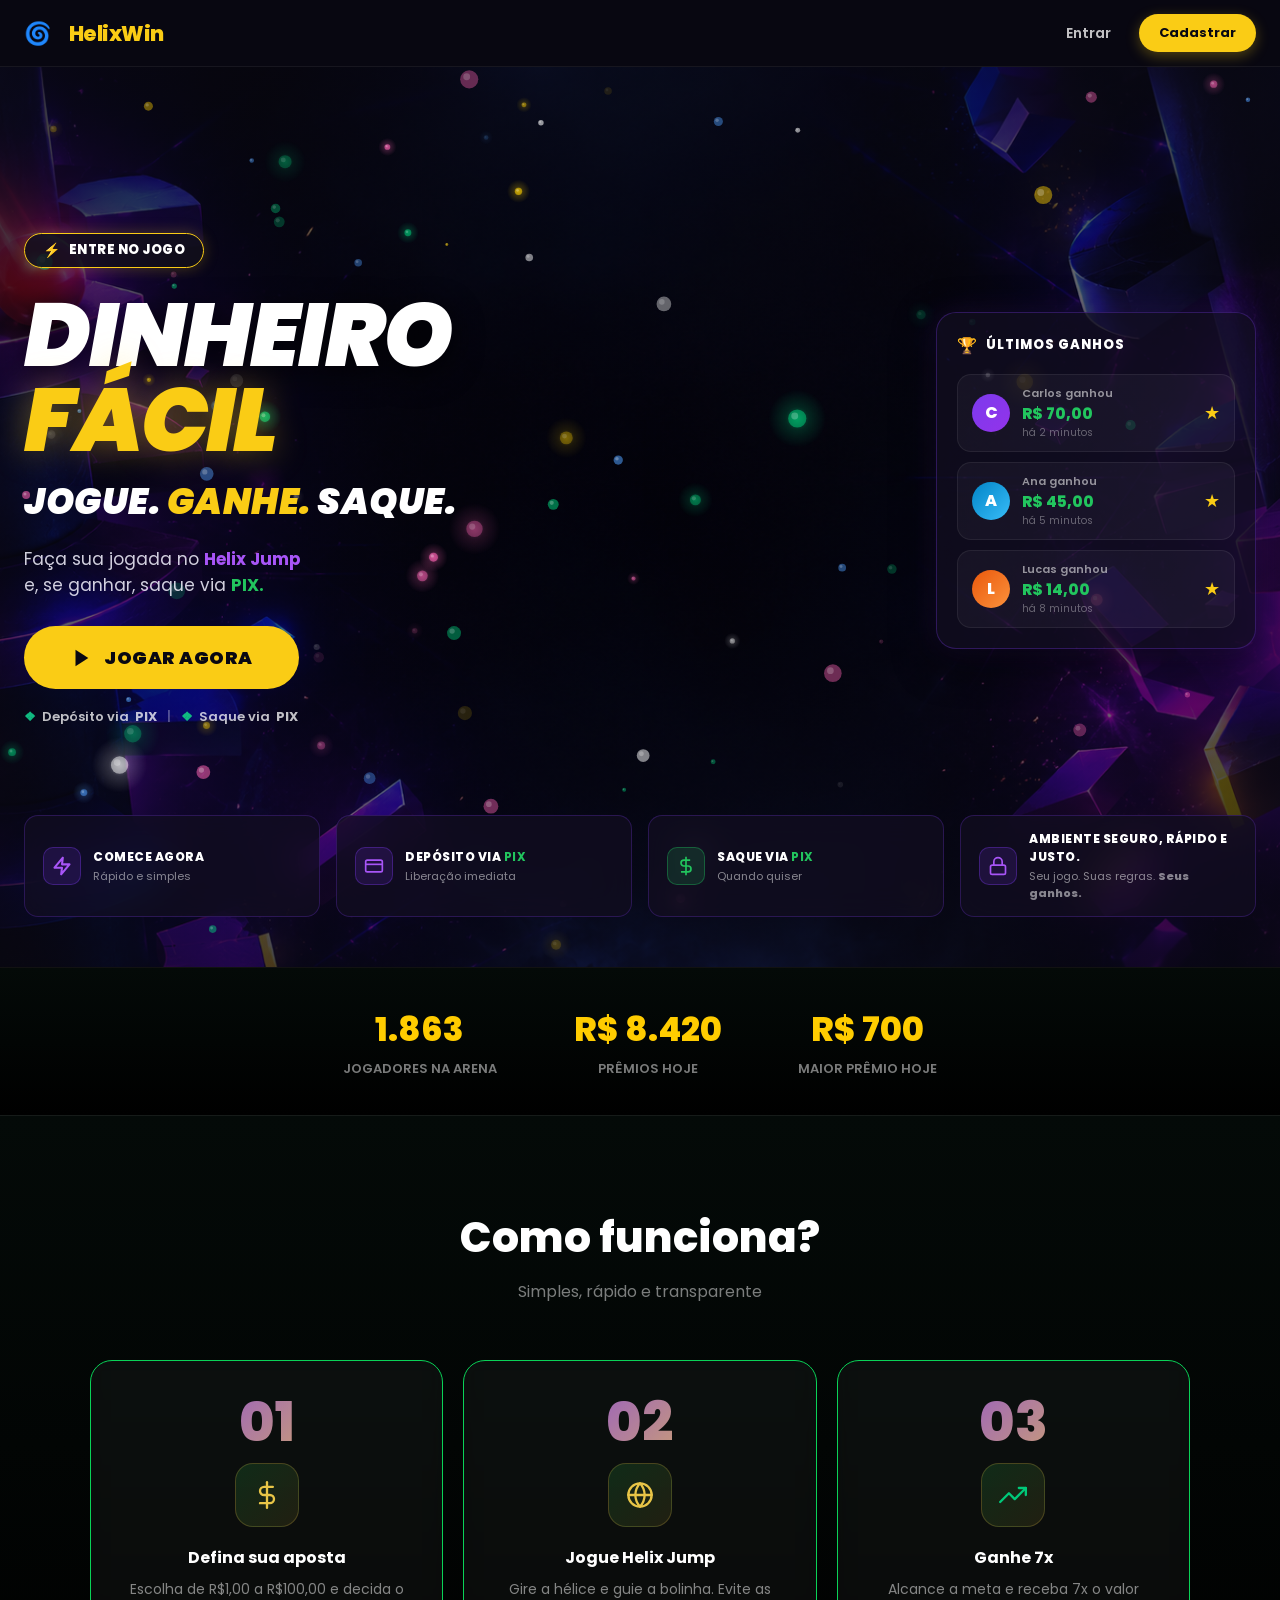
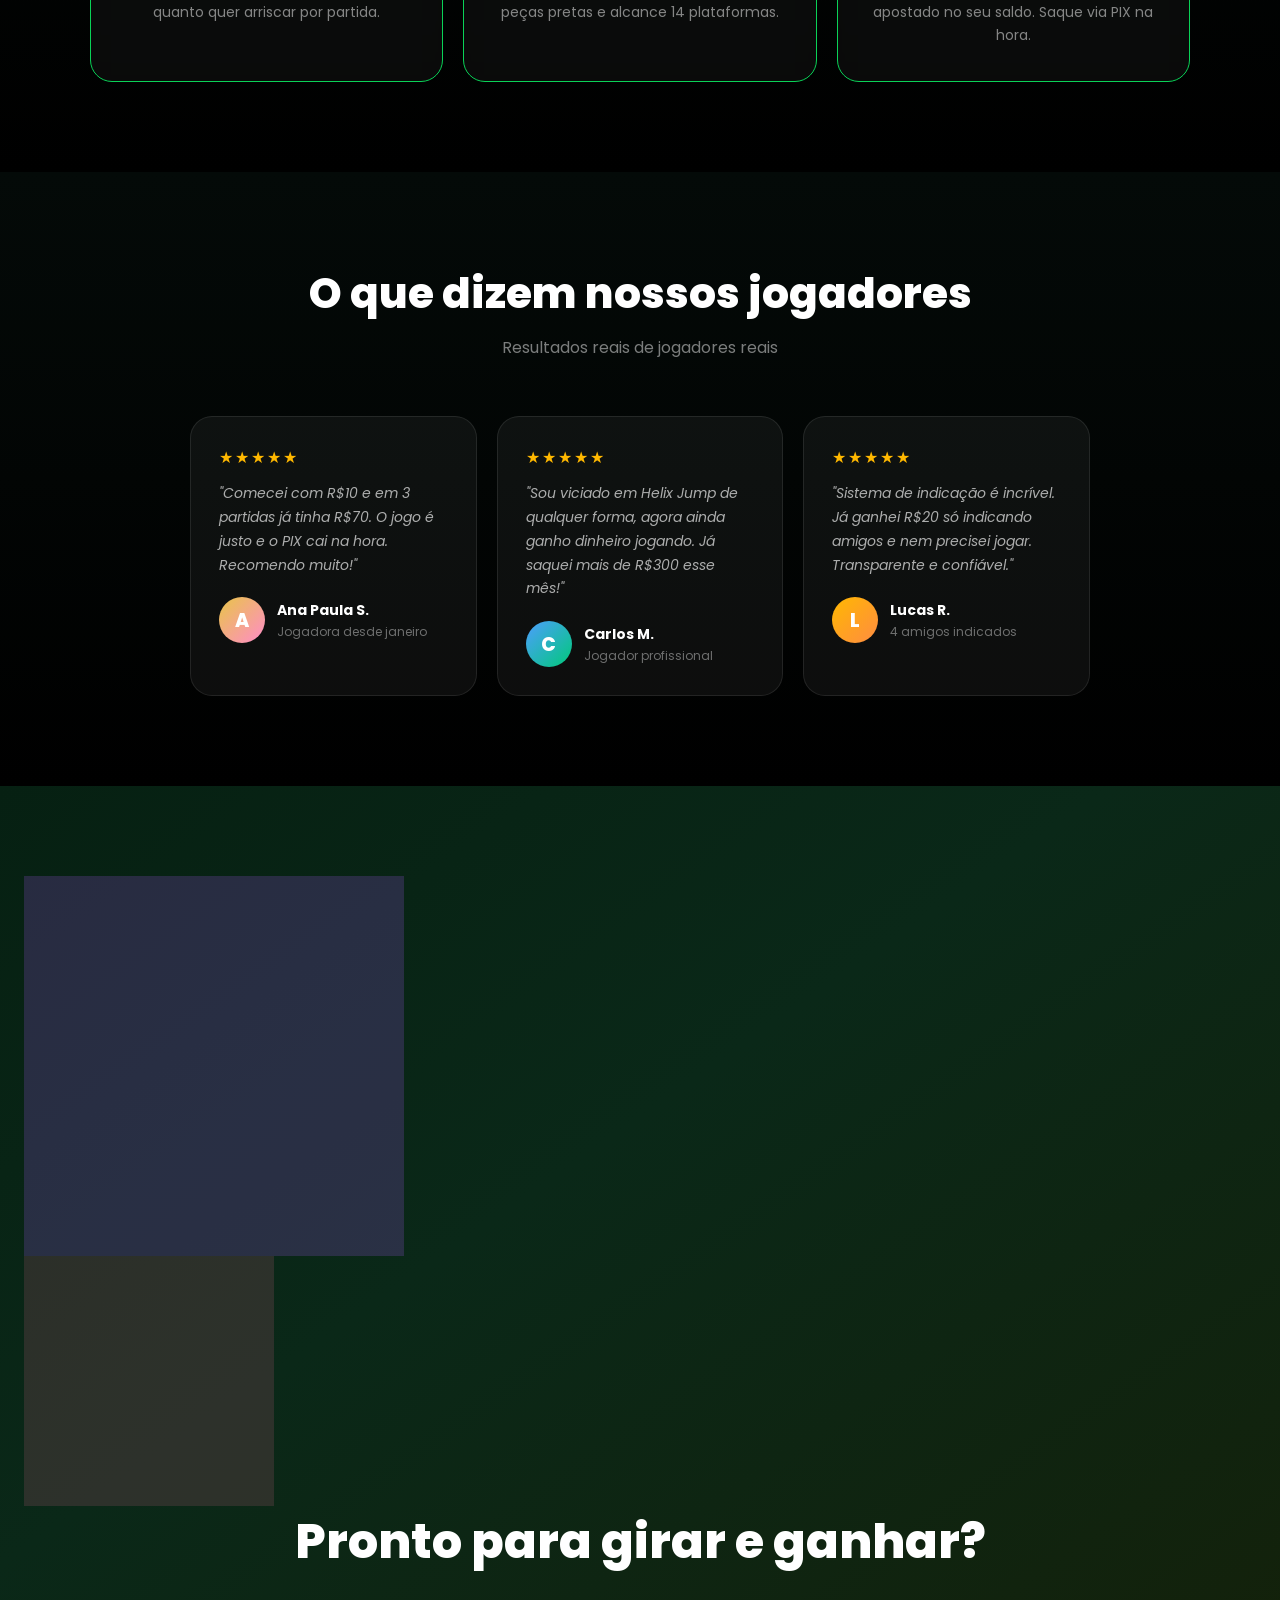
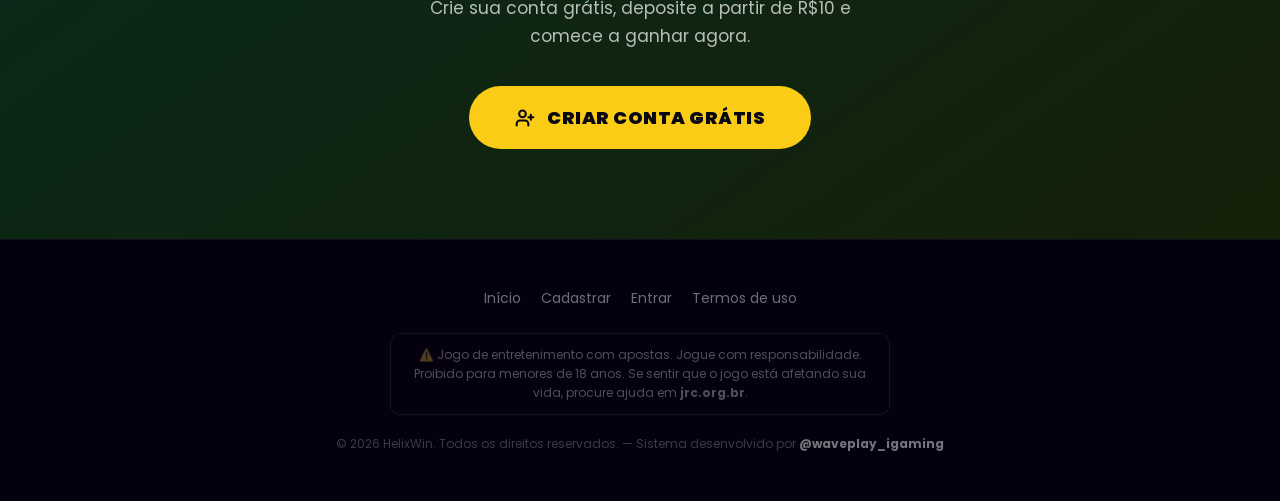
==== commit 7f05a3c3: "Add files via upload" ====
--- a/index.html
+++ b/index.html
@@ -37,14 +37,14 @@
   <script src="js/api.js"></script>
 
   <!-- Páginas -->
-  <script src="js/landing.js?v=2.1.0"></script>
-  <script src="js/login.js?v=2.1.0"></script>
-  <script src="js/cadastro.js?v=2.1.0"></script>
-  <script src="js/painel.js?v=2.1.0"></script>
-  <script src="js/jogo.js?v=2.1.0"></script>
+  <script src="js/landing.js?v=3.1.2"></script>
+  <script src="js/login.js?v=3.1.2"></script>
+  <script src="js/cadastro.js?v=3.1.2"></script>
+  <script src="js/painel.js?v=3.1.2"></script>
+  <script src="js/jogo.js?v=3.1.2"></script>
 
   <!-- Router — carregado por último -->
-  <script src="js/app.js?v=2.1.0"></script>
+  <script src="js/app.js?v=3.1.2"></script>
 
 </body>
 </html>
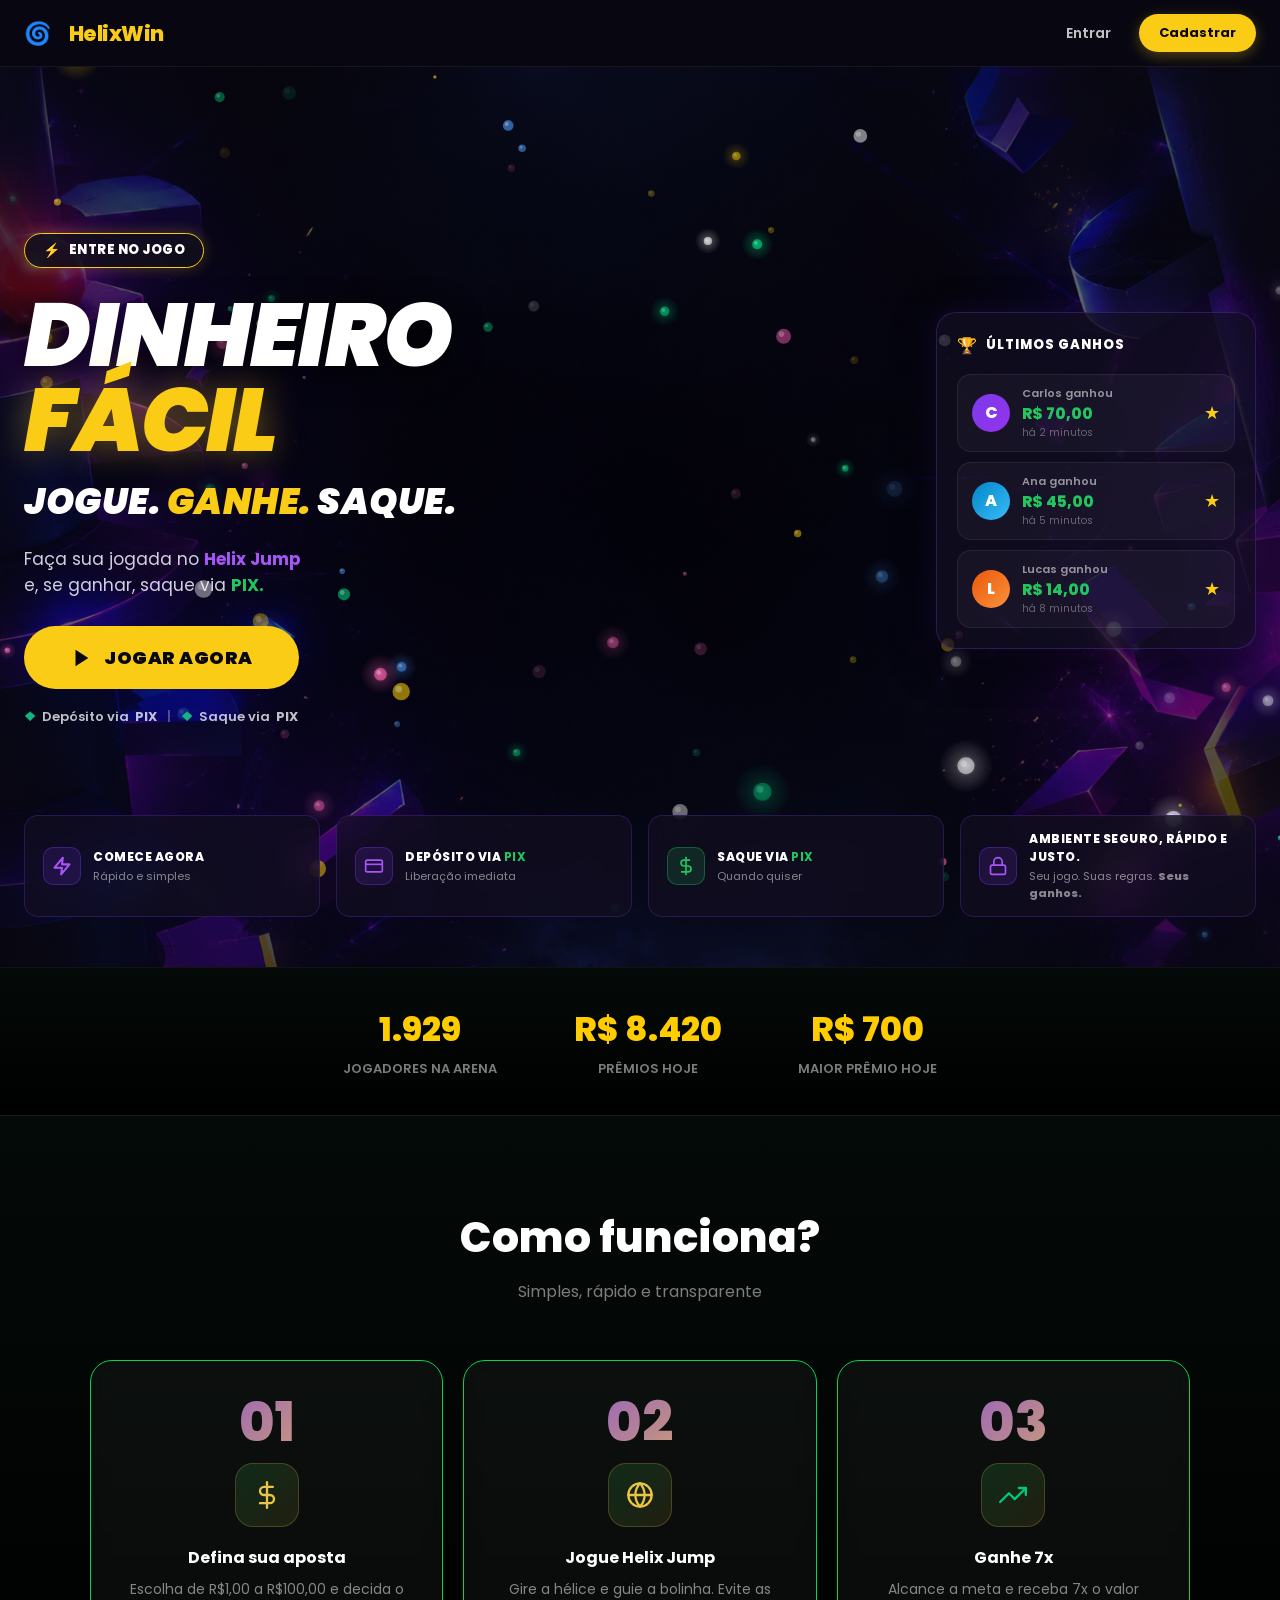
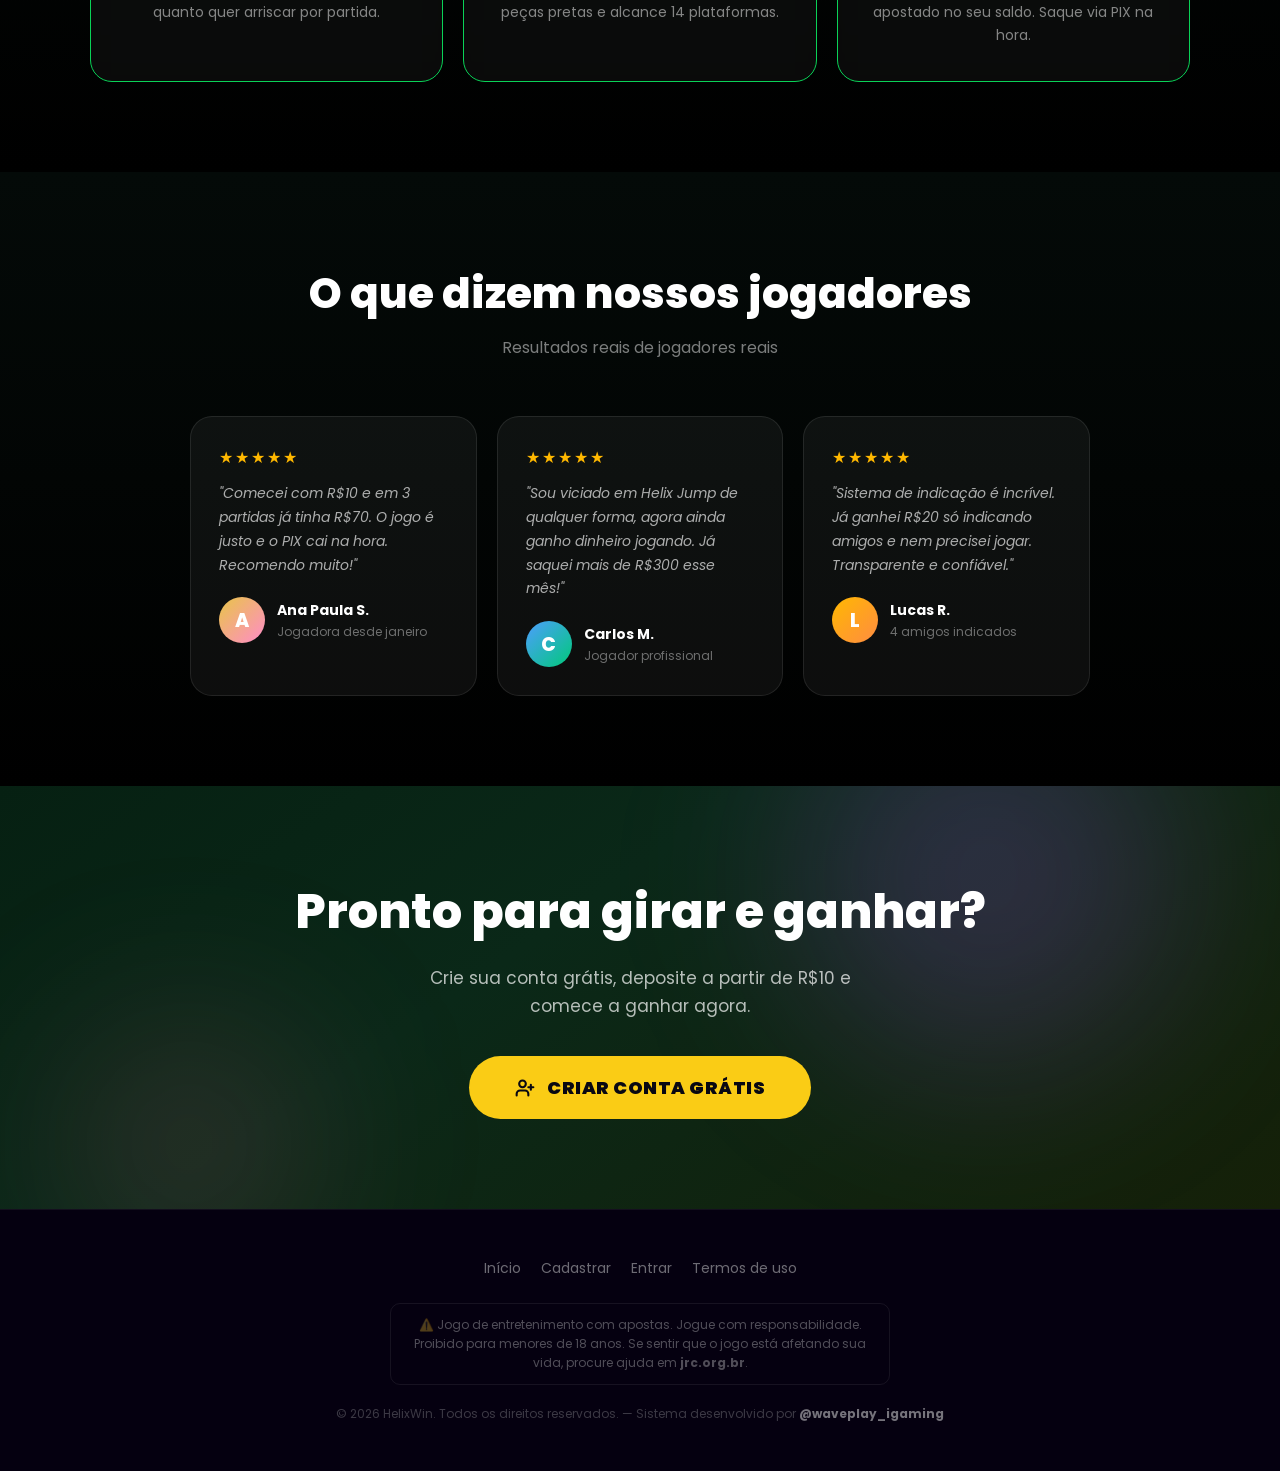
==== commit f90d886f: "Add files via upload" ====
--- a/index.html
+++ b/index.html
@@ -10,6 +10,10 @@
   <link rel="preconnect" href="https://fonts.gstatic.com" crossorigin>
   <link href="https://fonts.googleapis.com/css2?family=Poppins:wght@400;600;700;800&display=swap" rel="stylesheet">
   <link rel="stylesheet" href="css/style.css?v=1.0.1">
+  <!-- Preconnect ao CDNjs para acelerar DNS de assets externos -->
+  <link rel="preconnect" href="https://cdnjs.cloudflare.com" crossorigin>
+  <!-- Preload da imagem de background principal para exibição instantânea -->
+  <link rel="preload" href="images/game-bg.png" as="image">
 </head>
 <body>
 
@@ -30,21 +34,21 @@
   </div>
 
   <!-- QR Code local (sem depender de APIs externas) -->
-  <script src="https://cdnjs.cloudflare.com/ajax/libs/qrcodejs/1.0.0/qrcode.min.js"></script>
+  <script src="https://cdnjs.cloudflare.com/ajax/libs/qrcodejs/1.0.0/qrcode.min.js" defer></script>
 
   <!-- Utilitários antes de tudo -->
-  <script src="js/utils.js"></script>
-  <script src="js/api.js"></script>
+  <script src="js/utils.js" defer></script>
+  <script src="js/api.js" defer></script>
 
   <!-- Páginas -->
-  <script src="js/landing.js?v=3.1.2"></script>
-  <script src="js/login.js?v=3.1.2"></script>
-  <script src="js/cadastro.js?v=3.1.2"></script>
-  <script src="js/painel.js?v=3.1.2"></script>
-  <script src="js/jogo.js?v=3.1.2"></script>
+  <script src="js/landing.js?v=3.1.2" defer></script>
+  <script src="js/login.js?v=3.1.2" defer></script>
+  <script src="js/cadastro.js?v=3.1.2" defer></script>
+  <script src="js/painel.js?v=3.1.2" defer></script>
+  <script src="js/jogo.js?v=3.1.2" defer></script>
 
   <!-- Router — carregado por último -->
-  <script src="js/app.js?v=3.1.2"></script>
+  <script src="js/app.js?v=3.1.2" defer></script>
 
 </body>
 </html>
--- a/css/style.css
+++ b/css/style.css
@@ -920,6 +920,10 @@
     width: 100%;
     margin-top: 20px;
   }
+  .lnd-wins-widget {
+    width: 100%;
+    max-width: 320px;
+  }
 }
 
 @media (max-width: 540px) {
@@ -927,7 +931,47 @@
     grid-template-columns: 1fr;
   }
   .lnd-title {
-    font-size: 52px;
+    font-size: clamp(36px, 11vw, 48px);
+    letter-spacing: -1px;
+  }
+  .lnd-sub-headline {
+    font-size: 20px;
+  }
+  .lnd-hero {
+    padding: 80px 14px 40px;
+  }
+  .lnd-nav {
+    padding: 10px 12px;
+    gap: 8px;
+  }
+  .lnd-nav-brand {
+    font-size: 18px;
+    gap: 6px;
+  }
+  .lnd-nav-brand img {
+    height: 38px !important;
+  }
+  .lnd-nav-link {
+    padding: 6px 10px;
+    font-size: 13px;
+  }
+  .lnd-cta-sm {
+    padding: 7px 14px;
+    font-size: 12px;
+  }
+  .lnd-stats {
+    padding: 24px 12px;
+    gap: 16px;
+    flex-direction: column;
+  }
+  .lnd-stat {
+    width: 100%;
+    border-bottom: 1px solid rgba(255,255,255,0.07);
+    padding-bottom: 12px;
+  }
+  .lnd-stat:last-child {
+    border-bottom: none;
+    padding-bottom: 0;
   }
 }
 
@@ -1040,3 +1084,18 @@
   pointer-events: none;
   z-index: 1;
 }
+
+/* ── Orbs da Landing Page (Glow / Ambient Lighting) ── */
+.lnd-orbs {
+  position: absolute;
+  inset: 0;
+  pointer-events: none;
+  z-index: 0;
+  overflow: hidden;
+}
+.lnd-orb {
+  position: absolute;
+  border-radius: 50%;
+  filter: blur(90px);
+  pointer-events: none;
+}
